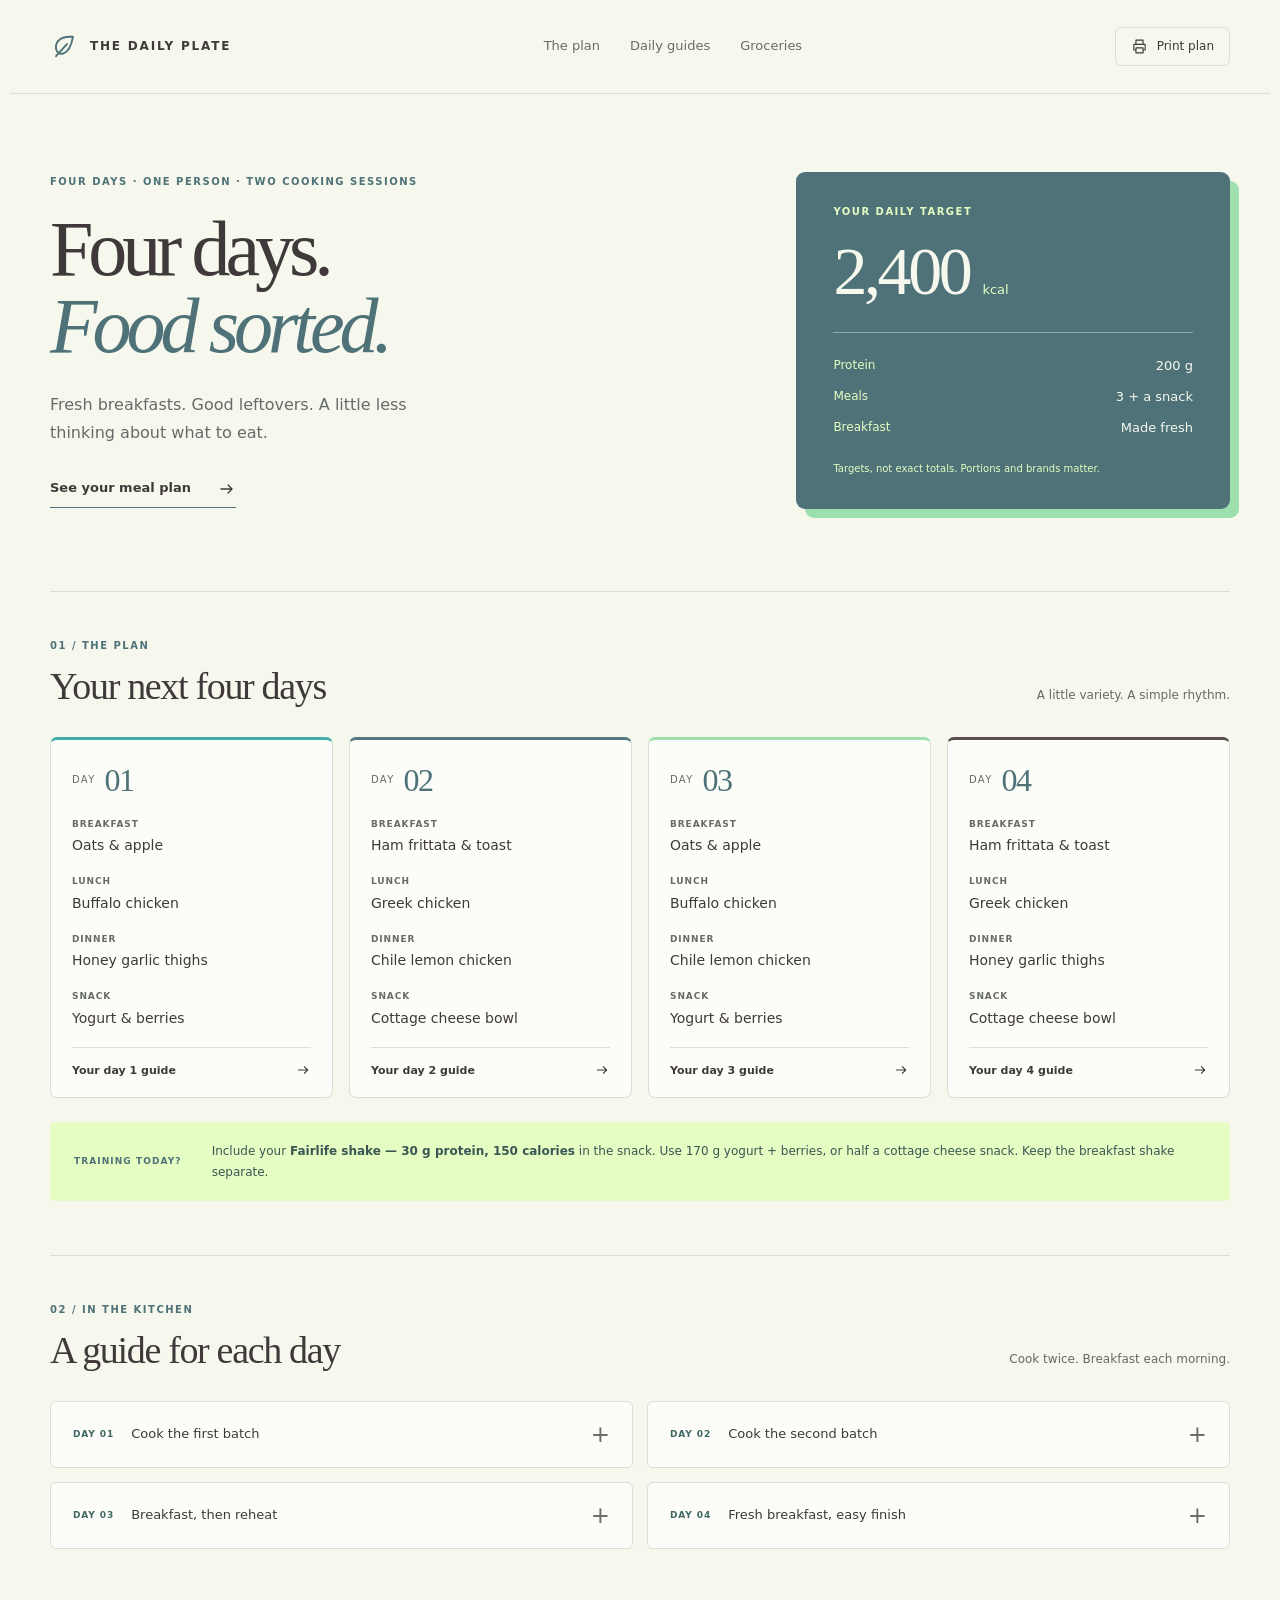
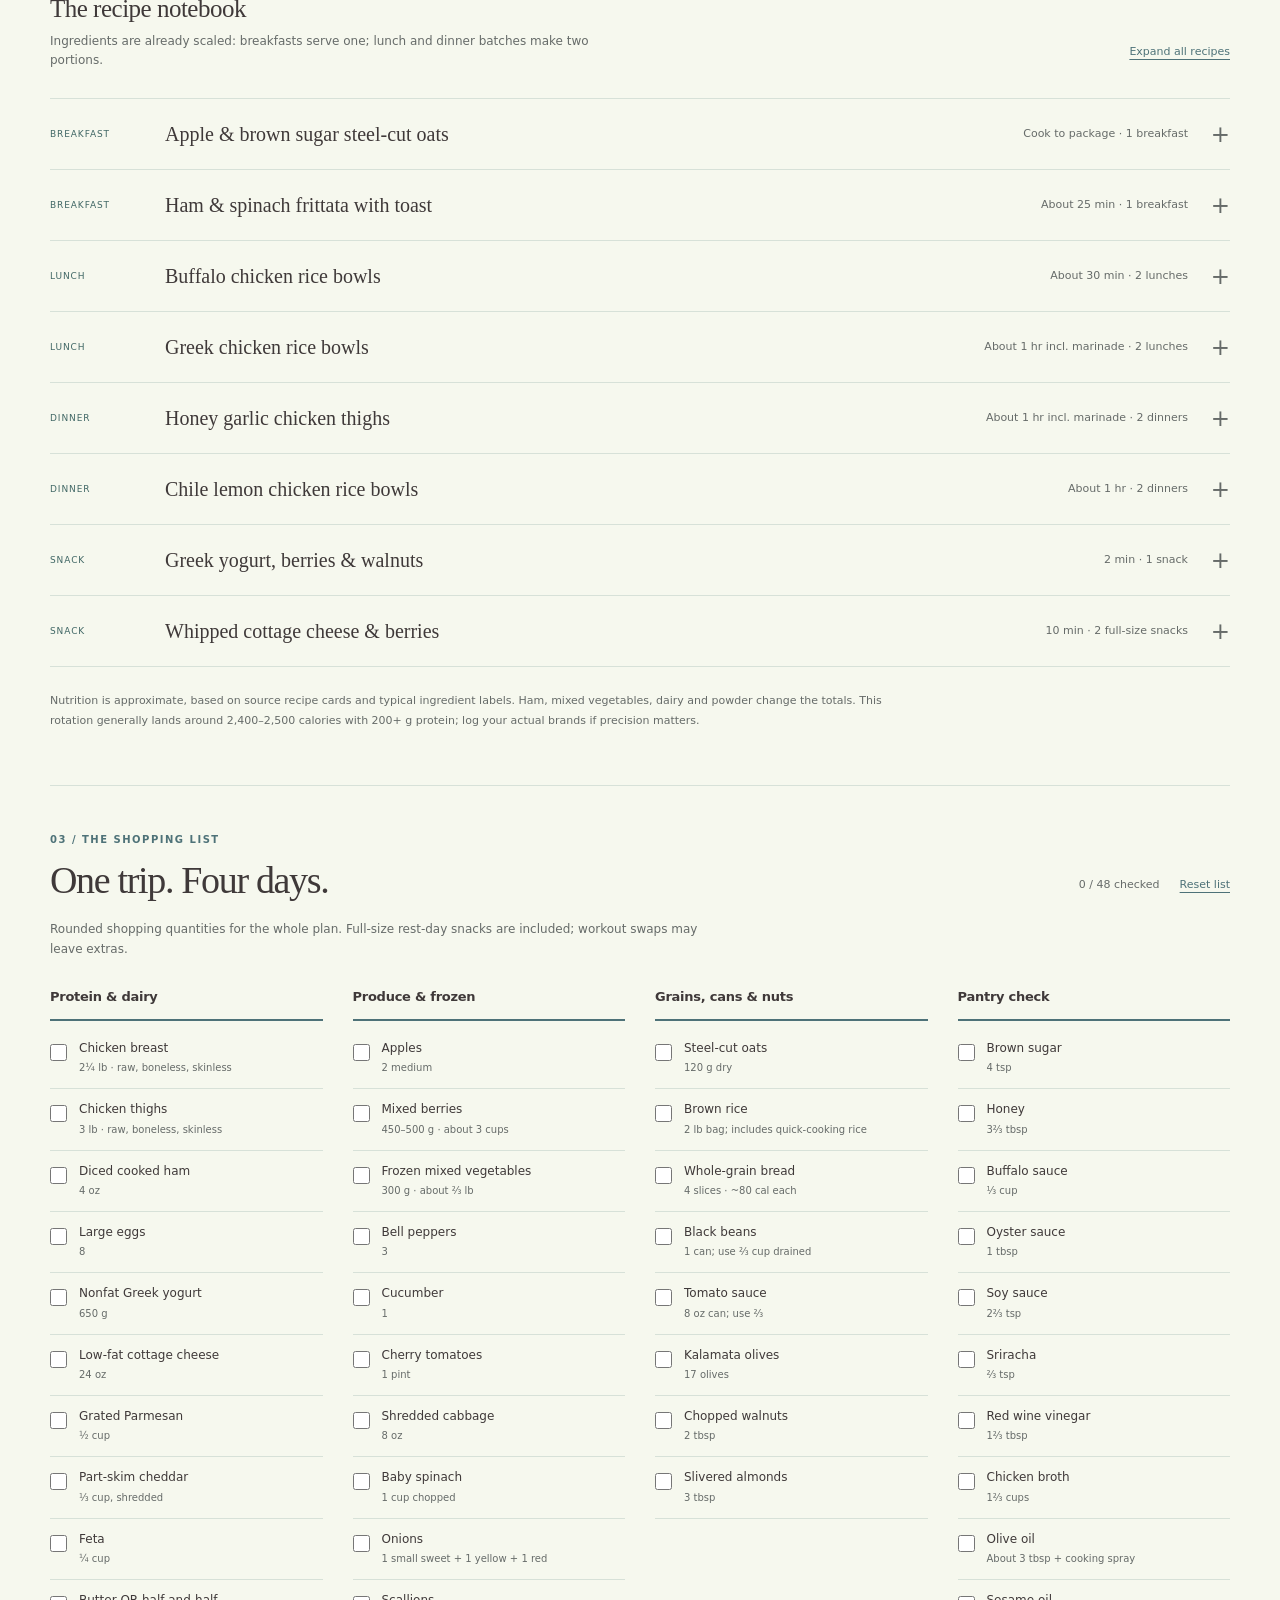
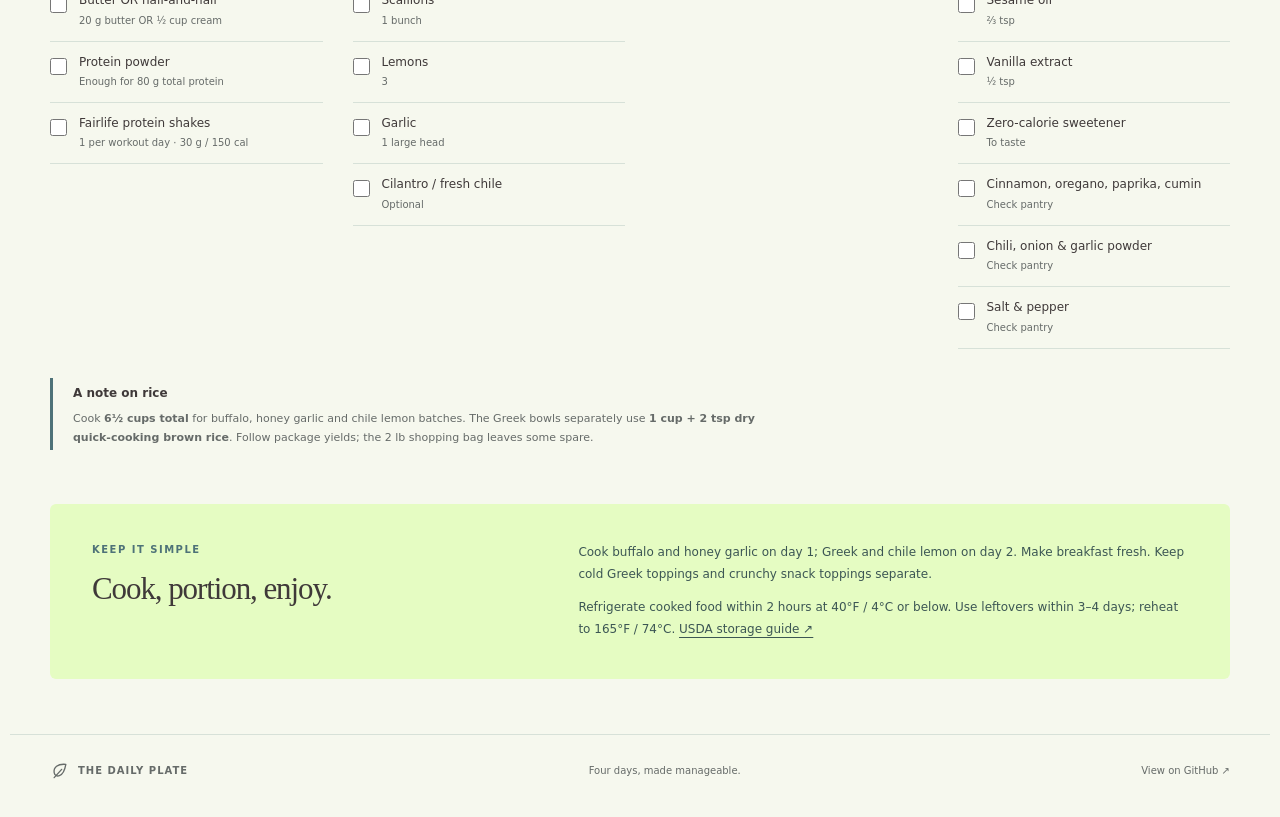
==== index.html @ 795ff8d2 "Build responsive four-day meal plan with recipes and grocery checklist" ====
<!doctype html>
<html lang="en"><head><meta charset="utf-8"><meta name="viewport" content="width=device-width, initial-scale=1"><meta name="theme-color" content="#f6f8ee"><meta name="description" content="A practical four-day meal plan with fresh breakfasts, two cooking sessions, recipes and a grocery checklist."><title>The Daily Plate — Four-day meal plan</title><link rel="icon" href="data:image/svg+xml,%3Csvg xmlns='http://www.w3.org/2000/svg' viewBox='0 0 40 40'%3E%3Crect width='40' height='40' rx='10' fill='%23547980'/%3E%3Cpath d='M29 10C15 9 9 17 11 24s17 10 18-14Z' fill='%23e5fcc2'/%3E%3C/svg%3E"><link rel="stylesheet" href="./styles.css"><script src="./app.js" defer></script></head>
<body><a class="skip" href="#main">Skip to meal plan</a><header class="site-header"><a class="brand" href="#"><svg aria-hidden="true" viewBox="0 0 24 24" fill="none" stroke="currentColor" stroke-width="1.6" stroke-linecap="round" stroke-linejoin="round"><path d="M19 4C9 3 4 8 5 14s11 7 14-10Z"/><path d="m5 20 9-10"/></svg><span>THE DAILY PLATE</span></a><nav aria-label="Main navigation"><a href="#plan">The plan</a><a href="#guides">Daily guides</a><a href="#groceries">Groceries</a></nav><button class="print-button" data-print type="button"><svg aria-hidden="true" viewBox="0 0 24 24" fill="none" stroke="currentColor" stroke-width="1.6" stroke-linecap="round" stroke-linejoin="round"><path d="M7 8V3h10v5M7 17H4V9h16v8h-3M7 14h10v7H7z"/></svg><span>Print plan</span></button></header>
<main id="main"><section class="hero"><div><p class="eyebrow">FOUR DAYS · ONE PERSON · TWO COOKING SESSIONS</p><h1>Four days.<br><em>Food sorted.</em></h1><p class="hero-copy">Fresh breakfasts. Good leftovers. A little less thinking about what to eat.</p><a class="primary-link" href="#plan">See your meal plan <svg aria-hidden="true" viewBox="0 0 24 24" fill="none" stroke="currentColor" stroke-width="1.6" stroke-linecap="round" stroke-linejoin="round"><path d="M5 12h14m-5-5 5 5-5 5"/></svg></a></div><aside class="target-card" aria-label="Daily nutrition targets"><span class="eyebrow">YOUR DAILY TARGET</span><div class="calorie-number">2,400<span>kcal</span></div><div class="target-divider"></div><dl><div><dt>Protein</dt><dd>200 g</dd></div><div><dt>Meals</dt><dd>3 + a snack</dd></div><div><dt>Breakfast</dt><dd>Made fresh</dd></div></dl><p>Targets, not exact totals. Portions and brands matter.</p></aside></section>
<section id="plan" class="section"><div class="section-heading"><div><p class="eyebrow">01 / THE PLAN</p><h2>Your next four days</h2></div><span class="section-aside">A little variety. A simple rhythm.</span></div><div class="day-grid"><article class="day-card"><div class="day-label">DAY <strong>01</strong></div><div class="meal-row"><span>Breakfast</span><a href="#oats">Oats &amp; apple</a></div><div class="meal-row"><span>Lunch</span><a href="#buffalo">Buffalo chicken</a></div><div class="meal-row"><span>Dinner</span><a href="#honey">Honey garlic thighs</a></div><div class="meal-row"><span>Snack</span><a href="#yogurt">Yogurt &amp; berries</a></div><a class="day-link" href="#guide-01">Your day 1 guide <svg aria-hidden="true" viewBox="0 0 24 24" fill="none" stroke="currentColor" stroke-width="1.6" stroke-linecap="round" stroke-linejoin="round"><path d="M5 12h14m-5-5 5 5-5 5"/></svg></a></article><article class="day-card"><div class="day-label">DAY <strong>02</strong></div><div class="meal-row"><span>Breakfast</span><a href="#ham">Ham frittata &amp; toast</a></div><div class="meal-row"><span>Lunch</span><a href="#greek">Greek chicken</a></div><div class="meal-row"><span>Dinner</span><a href="#chile">Chile lemon chicken</a></div><div class="meal-row"><span>Snack</span><a href="#cottage">Cottage cheese bowl</a></div><a class="day-link" href="#guide-02">Your day 2 guide <svg aria-hidden="true" viewBox="0 0 24 24" fill="none" stroke="currentColor" stroke-width="1.6" stroke-linecap="round" stroke-linejoin="round"><path d="M5 12h14m-5-5 5 5-5 5"/></svg></a></article><article class="day-card"><div class="day-label">DAY <strong>03</strong></div><div class="meal-row"><span>Breakfast</span><a href="#oats">Oats &amp; apple</a></div><div class="meal-row"><span>Lunch</span><a href="#buffalo">Buffalo chicken</a></div><div class="meal-row"><span>Dinner</span><a href="#chile">Chile lemon chicken</a></div><div class="meal-row"><span>Snack</span><a href="#yogurt">Yogurt &amp; berries</a></div><a class="day-link" href="#guide-03">Your day 3 guide <svg aria-hidden="true" viewBox="0 0 24 24" fill="none" stroke="currentColor" stroke-width="1.6" stroke-linecap="round" stroke-linejoin="round"><path d="M5 12h14m-5-5 5 5-5 5"/></svg></a></article><article class="day-card"><div class="day-label">DAY <strong>04</strong></div><div class="meal-row"><span>Breakfast</span><a href="#ham">Ham frittata &amp; toast</a></div><div class="meal-row"><span>Lunch</span><a href="#greek">Greek chicken</a></div><div class="meal-row"><span>Dinner</span><a href="#honey">Honey garlic thighs</a></div><div class="meal-row"><span>Snack</span><a href="#cottage">Cottage cheese bowl</a></div><a class="day-link" href="#guide-04">Your day 4 guide <svg aria-hidden="true" viewBox="0 0 24 24" fill="none" stroke="currentColor" stroke-width="1.6" stroke-linecap="round" stroke-linejoin="round"><path d="M5 12h14m-5-5 5 5-5 5"/></svg></a></article></div><div class="fairlife-callout"><span class="callout-label">TRAINING TODAY?</span><p>Include your <strong>Fairlife shake — 30 g protein, 150 calories</strong> in the snack. Use 170 g yogurt + berries, or half a cottage cheese snack. Keep the breakfast shake separate.</p></div></section>
<section id="guides" class="section"><div class="section-heading"><div><p class="eyebrow">02 / IN THE KITCHEN</p><h2>A guide for each day</h2></div><span class="section-aside">Cook twice. Breakfast each morning.</span></div><div class="guide-grid"><details class="daily-guide" id="guide-01"><summary><span class="guide-day">DAY 01</span><span>Cook the first batch</span><span class="plus" aria-hidden="true">+</span></summary><div class="guide-content"><p class="cook-note">Make 2 buffalo lunches and 2 honey garlic dinners. Eat one of each today; save the others for days 3 and 4.</p><ul><li><span>Breakfast</span><a href="#oats">Oats &amp; apple <svg aria-hidden="true" viewBox="0 0 24 24" fill="none" stroke="currentColor" stroke-width="1.6" stroke-linecap="round" stroke-linejoin="round"><path d="M5 12h14m-5-5 5 5-5 5"/></svg></a><small>Cook fresh this morning.</small></li><li><span>Lunch</span><a href="#buffalo">Buffalo chicken <svg aria-hidden="true" viewBox="0 0 24 24" fill="none" stroke="currentColor" stroke-width="1.6" stroke-linecap="round" stroke-linejoin="round"><path d="M5 12h14m-5-5 5 5-5 5"/></svg></a><small>Serve one prepared portion.</small></li><li><span>Dinner</span><a href="#honey">Honey garlic thighs <svg aria-hidden="true" viewBox="0 0 24 24" fill="none" stroke="currentColor" stroke-width="1.6" stroke-linecap="round" stroke-linejoin="round"><path d="M5 12h14m-5-5 5 5-5 5"/></svg></a><small>Serve one prepared portion.</small></li><li><span>Snack</span><a href="#yogurt">Yogurt &amp; berries <svg aria-hidden="true" viewBox="0 0 24 24" fill="none" stroke="currentColor" stroke-width="1.6" stroke-linecap="round" stroke-linejoin="round"><path d="M5 12h14m-5-5 5 5-5 5"/></svg></a><small>Use the Fairlife version if you train today.</small></li></ul></div></details><details class="daily-guide" id="guide-02"><summary><span class="guide-day">DAY 02</span><span>Cook the second batch</span><span class="plus" aria-hidden="true">+</span></summary><div class="guide-content"><p class="cook-note">Make 2 Greek lunches and 2 chile lemon dinners. Keep the Greek vegetables separate. Save the second dinner for day 3 and lunch for day 4.</p><ul><li><span>Breakfast</span><a href="#ham">Ham frittata &amp; toast <svg aria-hidden="true" viewBox="0 0 24 24" fill="none" stroke="currentColor" stroke-width="1.6" stroke-linecap="round" stroke-linejoin="round"><path d="M5 12h14m-5-5 5 5-5 5"/></svg></a><small>Cook fresh this morning.</small></li><li><span>Lunch</span><a href="#greek">Greek chicken <svg aria-hidden="true" viewBox="0 0 24 24" fill="none" stroke="currentColor" stroke-width="1.6" stroke-linecap="round" stroke-linejoin="round"><path d="M5 12h14m-5-5 5 5-5 5"/></svg></a><small>Serve one prepared portion.</small></li><li><span>Dinner</span><a href="#chile">Chile lemon chicken <svg aria-hidden="true" viewBox="0 0 24 24" fill="none" stroke="currentColor" stroke-width="1.6" stroke-linecap="round" stroke-linejoin="round"><path d="M5 12h14m-5-5 5 5-5 5"/></svg></a><small>Serve one prepared portion.</small></li><li><span>Snack</span><a href="#cottage">Cottage cheese bowl <svg aria-hidden="true" viewBox="0 0 24 24" fill="none" stroke="currentColor" stroke-width="1.6" stroke-linecap="round" stroke-linejoin="round"><path d="M5 12h14m-5-5 5 5-5 5"/></svg></a><small>Use the Fairlife version if you train today.</small></li></ul></div></details><details class="daily-guide" id="guide-03"><summary><span class="guide-day">DAY 03</span><span>Breakfast, then reheat</span><span class="plus" aria-hidden="true">+</span></summary><div class="guide-content"><p class="cook-note">Make fresh oats and a separate shake. Reheat your buffalo lunch and chile lemon dinner until hot throughout (165°F / 74°C).</p><ul><li><span>Breakfast</span><a href="#oats">Oats &amp; apple <svg aria-hidden="true" viewBox="0 0 24 24" fill="none" stroke="currentColor" stroke-width="1.6" stroke-linecap="round" stroke-linejoin="round"><path d="M5 12h14m-5-5 5 5-5 5"/></svg></a><small>Cook fresh this morning.</small></li><li><span>Lunch</span><a href="#buffalo">Buffalo chicken <svg aria-hidden="true" viewBox="0 0 24 24" fill="none" stroke="currentColor" stroke-width="1.6" stroke-linecap="round" stroke-linejoin="round"><path d="M5 12h14m-5-5 5 5-5 5"/></svg></a><small>Serve one prepared portion.</small></li><li><span>Dinner</span><a href="#chile">Chile lemon chicken <svg aria-hidden="true" viewBox="0 0 24 24" fill="none" stroke="currentColor" stroke-width="1.6" stroke-linecap="round" stroke-linejoin="round"><path d="M5 12h14m-5-5 5 5-5 5"/></svg></a><small>Serve one prepared portion.</small></li><li><span>Snack</span><a href="#yogurt">Yogurt &amp; berries <svg aria-hidden="true" viewBox="0 0 24 24" fill="none" stroke="currentColor" stroke-width="1.6" stroke-linecap="round" stroke-linejoin="round"><path d="M5 12h14m-5-5 5 5-5 5"/></svg></a><small>Use the Fairlife version if you train today.</small></li></ul></div></details><details class="daily-guide" id="guide-04"><summary><span class="guide-day">DAY 04</span><span>Fresh breakfast, easy finish</span><span class="plus" aria-hidden="true">+</span></summary><div class="guide-content"><p class="cook-note">Cook the ham frittata. Reheat Greek chicken and rice, then add cold toppings. Reheat the honey garlic dinner to 165°F / 74°C.</p><ul><li><span>Breakfast</span><a href="#ham">Ham frittata &amp; toast <svg aria-hidden="true" viewBox="0 0 24 24" fill="none" stroke="currentColor" stroke-width="1.6" stroke-linecap="round" stroke-linejoin="round"><path d="M5 12h14m-5-5 5 5-5 5"/></svg></a><small>Cook fresh this morning.</small></li><li><span>Lunch</span><a href="#greek">Greek chicken <svg aria-hidden="true" viewBox="0 0 24 24" fill="none" stroke="currentColor" stroke-width="1.6" stroke-linecap="round" stroke-linejoin="round"><path d="M5 12h14m-5-5 5 5-5 5"/></svg></a><small>Serve one prepared portion.</small></li><li><span>Dinner</span><a href="#honey">Honey garlic thighs <svg aria-hidden="true" viewBox="0 0 24 24" fill="none" stroke="currentColor" stroke-width="1.6" stroke-linecap="round" stroke-linejoin="round"><path d="M5 12h14m-5-5 5 5-5 5"/></svg></a><small>Serve one prepared portion.</small></li><li><span>Snack</span><a href="#cottage">Cottage cheese bowl <svg aria-hidden="true" viewBox="0 0 24 24" fill="none" stroke="currentColor" stroke-width="1.6" stroke-linecap="round" stroke-linejoin="round"><path d="M5 12h14m-5-5 5 5-5 5"/></svg></a><small>Use the Fairlife version if you train today.</small></li></ul></div></details></div><div class="section-heading recipe-heading"><div><h3>The recipe notebook</h3><p>Ingredients are already scaled: breakfasts serve one; lunch and dinner batches make two portions.</p></div><button type="button" class="text-button" data-expand>Expand all recipes</button></div><div class="recipe-list"><details class="recipe" id="oats"><summary><span class="recipe-kind">Breakfast</span><span class="recipe-title">Apple & brown sugar steel-cut oats</span><span class="recipe-meta">Cook to package · 1 breakfast</span><span class="plus" aria-hidden="true">+</span></summary><div class="recipe-body"><p>Warm oats, a chopped apple, and a little richness. Your protein shake stays on the side.</p><div class="nutrition"><span>~630 kcal <small>per meal</small></span><span>~48 g protein</span></div><div class="recipe-columns"><div><h4>What you need</h4><ul><li>60 g dry steel-cut oats + water per package</li><li>1 medium apple, chopped</li><li>2 tsp brown sugar</li><li>10 g butter OR ¼ cup half-and-half</li><li>Protein powder providing 40 g protein + water</li><li>Cinnamon, optional</li></ul></div><div><h4>How to make it</h4><ol><li>Simmer the oats in water for the time on your package, stirring occasionally.</li><li>Stir in the apple near the end for softer fruit, or add it fresh. Finish with brown sugar and butter or half-and-half.</li><li>Shake the powder with water separately. Use its label to measure 40 g of protein, not 40 g of powder.</li></ol></div></div><p class="recipe-note">Make fresh on days 1 and 3. Measure oats dry; use your powder and dairy labels for tracking.</p><span class="source">Your breakfast preference</span></div></details><details class="recipe" id="ham"><summary><span class="recipe-kind">Breakfast</span><span class="recipe-title">Ham & spinach frittata with toast</span><span class="recipe-meta">About 25 min · 1 breakfast</span><span class="plus" aria-hidden="true">+</span></summary><div class="recipe-body"><p>Eggs, diced ham, cottage cheese and Parmesan, with toast on the side.</p><div class="nutrition"><span>~650 kcal <small>per meal</small></span><span>~50 g protein</span></div><div class="recipe-columns"><div><h4>What you need</h4><ul><li>4 large eggs</li><li>2 oz / 57 g diced cooked ham</li><li>¼ cup low-fat cottage cheese</li><li>¼ cup grated Parmesan or Pecorino</li><li>½ cup chopped baby spinach</li><li>2 slices whole-grain bread (~160 calories total)</li><li>Cooking spray and black pepper</li></ul></div><div><h4>How to make it</h4><ol><li>Heat the oven to 350°F / 175°C. Coat a small oven-safe skillet with cooking spray; warm the ham.</li><li>Whisk eggs, cottage cheese, Parmesan and spinach. Pour into the skillet, cook briefly to set the base, then bake until fully set (about 16–18 minutes; 160°F / 71°C in the center).</li><li>Toast the bread and serve with the whole frittata. Ham and Parmesan add salt; season to taste.</li></ol></div></div><p class="recipe-note">Cook fresh on days 2 and 4. Ham replaces the Italian chicken sausage; its label determines the final calories.</p><a class="source" href="https://www.skinnytaste.com/cottage-cheese-egg-and-sausage-frittata/" target="_blank" rel="noopener noreferrer">Adapted from Skinnytaste ↗</a></div></details><details class="recipe" id="buffalo"><summary><span class="recipe-kind">Lunch</span><span class="recipe-title">Buffalo chicken rice bowls</span><span class="recipe-meta">About 30 min · 2 lunches</span><span class="plus" aria-hidden="true">+</span></summary><div class="recipe-body"><p>Chicken, black beans and brown rice with buffalo sauce and melted cheddar.</p><div class="nutrition"><span>~727 kcal <small>per meal</small></span><span>~66 g protein</span></div><div class="recipe-columns"><div><h4>What you need</h4><ul><li>1 lb / 454 g raw chicken breast, diced</li><li>2 cups cooked brown rice</li><li>⅔ cup drained black beans</li><li>⅓ cup diced red onion</li><li>⅓ cup buffalo sauce</li><li>⅓ cup shredded part-skim cheddar</li><li>⅔ tsp olive oil for cooking + 4 tsp for portions</li><li>⅓ tsp each paprika and cumin; scallions, salt and pepper</li></ul></div><div><h4>How to make it</h4><ol><li>Cook the onion in ⅔ tsp oil until softened. Stir in beans, paprika and cumin.</li><li>In a sprayed skillet, cook chicken to 165°F / 74°C. Toss with buffalo sauce.</li><li>Split rice, beans, chicken and cheddar between two containers. Mix 2 tsp extra olive oil into each rice/bean portion; finish with scallions.</li></ol></div></div><p class="recipe-note">Cook on day 1; eat on days 1 and 3. The extra olive oil is included in the calorie estimate.</p><a class="source" href="https://www.skinnytaste.com/buffalo-chicken-rice-bowls/" target="_blank" rel="noopener noreferrer">Adapted from Skinnytaste ↗</a></div></details><details class="recipe" id="greek"><summary><span class="recipe-kind">Lunch</span><span class="recipe-title">Greek chicken rice bowls</span><span class="recipe-meta">About 1 hr incl. marinade · 2 lunches</span><span class="plus" aria-hidden="true">+</span></summary><div class="recipe-body"><p>Lemon-oregano chicken with rice, crunchy vegetables, olives and feta.</p><div class="nutrition"><span>~697 kcal <small>per meal</small></span><span>~73 g protein</span></div><div class="recipe-columns"><div><h4>What you need</h4><ul><li>1¼ lb / 567 g raw chicken breast</li><li>1 cup + 2 tsp dry quick-cooking brown rice</li><li>1⅔ cups low-sodium chicken broth</li><li>1⅔ tbsp each lemon juice and red wine vinegar</li><li>2½ tsp olive oil for marinade + 3⅓ tsp for serving</li><li>2–3 garlic cloves; 1⅔ tsp dried oregano</li><li>About ⅚ pint cherry tomatoes; ⅚ cucumber; ⅚ bell pepper</li><li>17 Kalamata olives; 3 tbsp + 1 tsp feta; lemon wedges</li></ul></div><div><h4>How to make it</h4><ol><li>Flatten chicken to an even thickness. Marinate in lemon juice, vinegar, marinade oil, garlic and oregano for 30 minutes in the fridge.</li><li>Cook rice with broth according to its package. Grill or pan-cook chicken to 165°F / 74°C; rest and slice.</li><li>Split chicken and rice between two portions. Pack chopped vegetables, olives and feta separately. At serving, add the toppings, remaining oil and lemon.</li></ol></div></div><p class="recipe-note">Cook on day 2; eat on days 2 and 4. Reheat only chicken and rice; add the cold toppings afterward.</p><a class="source" href="https://www.skinnytaste.com/greek-chicken-meal-prep-rice-bowls/" target="_blank" rel="noopener noreferrer">Adapted from Skinnytaste ↗</a></div></details><details class="recipe" id="honey"><summary><span class="recipe-kind">Dinner</span><span class="recipe-title">Honey garlic chicken thighs</span><span class="recipe-meta">About 1 hr incl. marinade · 2 dinners</span><span class="plus" aria-hidden="true">+</span></summary><div class="recipe-body"><p>Glazed chicken thighs, rice and easy frozen mixed vegetables.</p><div class="nutrition"><span>~770 kcal <small>per meal</small></span><span>~72 g protein</span></div><div class="recipe-columns"><div><h4>What you need</h4><ul><li>1⅔ lb / 757 g raw boneless, skinless chicken thighs</li><li>2½ cups cooked brown rice</li><li>⅔ lb / 303 g frozen mixed vegetables</li><li>⅔ medium sweet onion, sliced</li><li>1 tbsp oyster sauce; 1⅔ tbsp honey</li><li>2⅔ tsp soy sauce</li><li>⅔ tsp each sesame oil and sriracha</li><li>1–2 garlic cloves, minced</li></ul></div><div><h4>How to make it</h4><ol><li>Mix sauces, honey, sesame oil and garlic. Coat chicken and refrigerate for 30 minutes.</li><li>Roast at 425°F / 220°C on a lined tray; add onion and finish under the broiler for color. Check chicken reaches 165°F / 74°C; watch the broiler closely.</li><li>Heat vegetables and rice. Divide all food equally into two dinner containers.</li></ol></div></div><p class="recipe-note">Cook on day 1; eat on days 1 and 4. Mixed vegetables replace broccoli, so actual nutrition varies slightly.</p><a class="source" href="https://mealprepmanual.com/honey-garlic-chicken/" target="_blank" rel="noopener noreferrer">Adapted from The Meal Prep Manual ↗</a></div></details><details class="recipe" id="chile"><summary><span class="recipe-kind">Dinner</span><span class="recipe-title">Chile lemon chicken rice bowls</span><span class="recipe-meta">About 1 hr · 2 dinners</span><span class="plus" aria-hidden="true">+</span></summary><div class="recipe-body"><p>Yogurt-seasoned thighs with peppers, cabbage, tomato and rice.</p><div class="nutrition"><span>~789 kcal <small>per meal</small></span><span>~73 g protein</span></div><div class="recipe-columns"><div><h4>What you need</h4><ul><li>1⅓ lb / 605 g raw boneless, skinless chicken thighs</li><li>2 cups cooked brown rice; 100 g nonfat Greek yogurt</li><li>2 tsp each chili powder, onion powder, garlic powder for chicken</li><li>2 tsp lemon juice for chicken + 2 tsp for vegetables</li><li>About 1⅓ bell peppers; ⅔ small yellow onion</li><li>8 oz shredded cabbage; 5⅓ oz tomato sauce</li><li>1 tbsp + 1 tsp olive oil; 2 tsp minced garlic</li><li>⅔ tsp each chili and onion powder for vegetables; salt</li><li>Optional cilantro and fresh chile</li></ul></div><div><h4>How to make it</h4><ol><li>Coat thighs with yogurt, chicken spices and lemon juice. Roast at 425°F / 220°C; broil briefly for browning. Check 165°F / 74°C before slicing.</li><li>Heat oil, garlic and vegetable spices in a skillet. Add diced peppers and onion; soften, then add cabbage and tomato sauce.</li><li>Stir in rice, sliced chicken and remaining lemon juice. Divide evenly into two containers.</li></ol></div></div><p class="recipe-note">Cook on day 2; eat on days 2 and 3. Bagged shredded cabbage keeps preparation simple.</p><a class="source" href="https://mealprepmanual.com/chile-lemon-rice-bowls/" target="_blank" rel="noopener noreferrer">Adapted from The Meal Prep Manual ↗</a></div></details><details class="recipe" id="yogurt"><summary><span class="recipe-kind">Snack</span><span class="recipe-title">Greek yogurt, berries & walnuts</span><span class="recipe-meta">2 min · 1 snack</span><span class="plus" aria-hidden="true">+</span></summary><div class="recipe-body"><p>A quick yogurt bowl with fruit, honey and a little crunch.</p><div class="nutrition"><span>~310 kcal <small>per meal</small></span><span>~30 g protein</span></div><div class="recipe-columns"><div><h4>What you need</h4><ul><li>270 g nonfat Greek yogurt</li><li>½ cup berries</li><li>1 tbsp chopped walnuts</li><li>1 tbsp honey</li></ul></div><div><h4>How to make it</h4><ol><li>Spoon yogurt into a bowl. Add berries, honey and walnuts just before eating.</li></ol></div></div><p class="recipe-note">Workout version: 170 g yogurt + ½ cup berries + one Fairlife shake (30 g protein / 150 calories). Skip honey and walnuts. About 290–310 calories total.</p><a class="source" href="https://www.skinnytaste.com/greek-yogurt-with-berries-nuts-and/" target="_blank" rel="noopener noreferrer">Adapted from Skinnytaste ↗</a></div></details><details class="recipe" id="cottage"><summary><span class="recipe-kind">Snack</span><span class="recipe-title">Whipped cottage cheese & berries</span><span class="recipe-meta">10 min · 2 full-size snacks</span><span class="plus" aria-hidden="true">+</span></summary><div class="recipe-body"><p>Smooth cottage cheese topped with berries and slivered almonds.</p><div class="nutrition"><span>~330 kcal <small>per meal</small></span><span>~33 g protein</span></div><div class="recipe-columns"><div><h4>What you need</h4><ul><li>16 oz / 454 g low-fat cottage cheese</li><li>½ tsp vanilla extract; zero-calorie sweetener to taste</li><li>1 cup strawberries + 1 cup other berries</li><li>3 tbsp slivered almonds</li></ul></div><div><h4>How to make it</h4><ol><li>Blend cottage cheese, vanilla and sweetener until smooth.</li><li>Divide into two bowls; top each with half the berries and almonds.</li></ol></div></div><p class="recipe-note">Workout version: half of one full-size snack + one Fairlife shake (30 g protein / 150 calories), about 315 calories. The grocery list covers full-size snacks.</p><a class="source" href="https://www.skinnytaste.com/high-protein-whipped-cottage-cheese-bowls/" target="_blank" rel="noopener noreferrer">Adapted from Skinnytaste ↗</a></div></details></div><p class="small-note">Nutrition is approximate, based on source recipe cards and typical ingredient labels. Ham, mixed vegetables, dairy and powder change the totals. This rotation generally lands around 2,400–2,500 calories with 200+ g protein; log your actual brands if precision matters.</p></section>
<section id="groceries" class="section"><div class="section-heading"><div><p class="eyebrow">03 / THE SHOPPING LIST</p><h2>One trip. Four days.</h2></div><div class="list-controls"><span id="list-progress" aria-live="polite">Ready to shop</span><button type="button" class="text-button" data-reset>Reset list</button></div></div><p class="section-intro">Rounded shopping quantities for the whole plan. Full-size rest-day snacks are included; workout swaps may leave extras.</p><div class="shop-grid"><section class="shop-group"><h3>Protein & dairy</h3><ul><li><label for="item-0-0"><input id="item-0-0" type="checkbox"><span><strong>Chicken breast</strong><small>2¼ lb · raw, boneless, skinless</small></span></label></li><li><label for="item-0-1"><input id="item-0-1" type="checkbox"><span><strong>Chicken thighs</strong><small>3 lb · raw, boneless, skinless</small></span></label></li><li><label for="item-0-2"><input id="item-0-2" type="checkbox"><span><strong>Diced cooked ham</strong><small>4 oz</small></span></label></li><li><label for="item-0-3"><input id="item-0-3" type="checkbox"><span><strong>Large eggs</strong><small>8</small></span></label></li><li><label for="item-0-4"><input id="item-0-4" type="checkbox"><span><strong>Nonfat Greek yogurt</strong><small>650 g</small></span></label></li><li><label for="item-0-5"><input id="item-0-5" type="checkbox"><span><strong>Low-fat cottage cheese</strong><small>24 oz</small></span></label></li><li><label for="item-0-6"><input id="item-0-6" type="checkbox"><span><strong>Grated Parmesan</strong><small>½ cup</small></span></label></li><li><label for="item-0-7"><input id="item-0-7" type="checkbox"><span><strong>Part-skim cheddar</strong><small>⅓ cup, shredded</small></span></label></li><li><label for="item-0-8"><input id="item-0-8" type="checkbox"><span><strong>Feta</strong><small>¼ cup</small></span></label></li><li><label for="item-0-9"><input id="item-0-9" type="checkbox"><span><strong>Butter OR half-and-half</strong><small>20 g butter OR ½ cup cream</small></span></label></li><li><label for="item-0-10"><input id="item-0-10" type="checkbox"><span><strong>Protein powder</strong><small>Enough for 80 g total protein</small></span></label></li><li><label for="item-0-11"><input id="item-0-11" type="checkbox"><span><strong>Fairlife protein shakes</strong><small>1 per workout day · 30 g / 150 cal</small></span></label></li></ul></section><section class="shop-group"><h3>Produce & frozen</h3><ul><li><label for="item-1-0"><input id="item-1-0" type="checkbox"><span><strong>Apples</strong><small>2 medium</small></span></label></li><li><label for="item-1-1"><input id="item-1-1" type="checkbox"><span><strong>Mixed berries</strong><small>450–500 g · about 3 cups</small></span></label></li><li><label for="item-1-2"><input id="item-1-2" type="checkbox"><span><strong>Frozen mixed vegetables</strong><small>300 g · about ⅔ lb</small></span></label></li><li><label for="item-1-3"><input id="item-1-3" type="checkbox"><span><strong>Bell peppers</strong><small>3</small></span></label></li><li><label for="item-1-4"><input id="item-1-4" type="checkbox"><span><strong>Cucumber</strong><small>1</small></span></label></li><li><label for="item-1-5"><input id="item-1-5" type="checkbox"><span><strong>Cherry tomatoes</strong><small>1 pint</small></span></label></li><li><label for="item-1-6"><input id="item-1-6" type="checkbox"><span><strong>Shredded cabbage</strong><small>8 oz</small></span></label></li><li><label for="item-1-7"><input id="item-1-7" type="checkbox"><span><strong>Baby spinach</strong><small>1 cup chopped</small></span></label></li><li><label for="item-1-8"><input id="item-1-8" type="checkbox"><span><strong>Onions</strong><small>1 small sweet + 1 yellow + 1 red</small></span></label></li><li><label for="item-1-9"><input id="item-1-9" type="checkbox"><span><strong>Scallions</strong><small>1 bunch</small></span></label></li><li><label for="item-1-10"><input id="item-1-10" type="checkbox"><span><strong>Lemons</strong><small>3</small></span></label></li><li><label for="item-1-11"><input id="item-1-11" type="checkbox"><span><strong>Garlic</strong><small>1 large head</small></span></label></li><li><label for="item-1-12"><input id="item-1-12" type="checkbox"><span><strong>Cilantro / fresh chile</strong><small>Optional</small></span></label></li></ul></section><section class="shop-group"><h3>Grains, cans & nuts</h3><ul><li><label for="item-2-0"><input id="item-2-0" type="checkbox"><span><strong>Steel-cut oats</strong><small>120 g dry</small></span></label></li><li><label for="item-2-1"><input id="item-2-1" type="checkbox"><span><strong>Brown rice</strong><small>2 lb bag; includes quick-cooking rice</small></span></label></li><li><label for="item-2-2"><input id="item-2-2" type="checkbox"><span><strong>Whole-grain bread</strong><small>4 slices · ~80 cal each</small></span></label></li><li><label for="item-2-3"><input id="item-2-3" type="checkbox"><span><strong>Black beans</strong><small>1 can; use ⅔ cup drained</small></span></label></li><li><label for="item-2-4"><input id="item-2-4" type="checkbox"><span><strong>Tomato sauce</strong><small>8 oz can; use ⅔</small></span></label></li><li><label for="item-2-5"><input id="item-2-5" type="checkbox"><span><strong>Kalamata olives</strong><small>17 olives</small></span></label></li><li><label for="item-2-6"><input id="item-2-6" type="checkbox"><span><strong>Chopped walnuts</strong><small>2 tbsp</small></span></label></li><li><label for="item-2-7"><input id="item-2-7" type="checkbox"><span><strong>Slivered almonds</strong><small>3 tbsp</small></span></label></li></ul></section><section class="shop-group"><h3>Pantry check</h3><ul><li><label for="item-3-0"><input id="item-3-0" type="checkbox"><span><strong>Brown sugar</strong><small>4 tsp</small></span></label></li><li><label for="item-3-1"><input id="item-3-1" type="checkbox"><span><strong>Honey</strong><small>3⅔ tbsp</small></span></label></li><li><label for="item-3-2"><input id="item-3-2" type="checkbox"><span><strong>Buffalo sauce</strong><small>⅓ cup</small></span></label></li><li><label for="item-3-3"><input id="item-3-3" type="checkbox"><span><strong>Oyster sauce</strong><small>1 tbsp</small></span></label></li><li><label for="item-3-4"><input id="item-3-4" type="checkbox"><span><strong>Soy sauce</strong><small>2⅔ tsp</small></span></label></li><li><label for="item-3-5"><input id="item-3-5" type="checkbox"><span><strong>Sriracha</strong><small>⅔ tsp</small></span></label></li><li><label for="item-3-6"><input id="item-3-6" type="checkbox"><span><strong>Red wine vinegar</strong><small>1⅔ tbsp</small></span></label></li><li><label for="item-3-7"><input id="item-3-7" type="checkbox"><span><strong>Chicken broth</strong><small>1⅔ cups</small></span></label></li><li><label for="item-3-8"><input id="item-3-8" type="checkbox"><span><strong>Olive oil</strong><small>About 3 tbsp + cooking spray</small></span></label></li><li><label for="item-3-9"><input id="item-3-9" type="checkbox"><span><strong>Sesame oil</strong><small>⅔ tsp</small></span></label></li><li><label for="item-3-10"><input id="item-3-10" type="checkbox"><span><strong>Vanilla extract</strong><small>½ tsp</small></span></label></li><li><label for="item-3-11"><input id="item-3-11" type="checkbox"><span><strong>Zero-calorie sweetener</strong><small>To taste</small></span></label></li><li><label for="item-3-12"><input id="item-3-12" type="checkbox"><span><strong>Cinnamon, oregano, paprika, cumin</strong><small>Check pantry</small></span></label></li><li><label for="item-3-13"><input id="item-3-13" type="checkbox"><span><strong>Chili, onion &amp; garlic powder</strong><small>Check pantry</small></span></label></li><li><label for="item-3-14"><input id="item-3-14" type="checkbox"><span><strong>Salt &amp; pepper</strong><small>Check pantry</small></span></label></li></ul></section></div><aside class="rice-note"><strong>A note on rice</strong><p>Cook <strong>6½ cups total</strong> for buffalo, honey garlic and chile lemon batches. The Greek bowls separately use <strong>1 cup + 2 tsp dry quick-cooking brown rice</strong>. Follow package yields; the 2 lb shopping bag leaves some spare.</p></aside></section>
<section class="storage"><div><p class="eyebrow">KEEP IT SIMPLE</p><h2>Cook, portion, enjoy.</h2></div><div><p>Cook buffalo and honey garlic on day 1; Greek and chile lemon on day 2. Make breakfast fresh. Keep cold Greek toppings and crunchy snack toppings separate.</p><p>Refrigerate cooked food within 2 hours at 40°F / 4°C or below. Use leftovers within 3–4 days; reheat to 165°F / 74°C. <a href="https://www.fsis.usda.gov/food-safety/safe-food-handling-and-preparation/leftovers-and-food-safety" target="_blank" rel="noopener noreferrer">USDA storage guide ↗</a></p></div></section></main>
<footer><span><svg aria-hidden="true" viewBox="0 0 24 24" fill="none" stroke="currentColor" stroke-width="1.6" stroke-linecap="round" stroke-linejoin="round"><path d="M19 4C9 3 4 8 5 14s11 7 14-10Z"/><path d="m5 20 9-10"/></svg> THE DAILY PLATE</span><p>Four days, made manageable.</p><a href="https://github.com/badstreff/static-meal-plan">View on GitHub ↗</a></footer>
</body></html>
---- styles.css ----
:root{--paper:#f6f8ee;--white:#fcfdf8;--ink:#3f3939;--olive:#4e7278;--muted:#666b69;--line:#d7e1d8;--pale:#e5fcc2;--rust:#406765;--serif:Georgia,'Times New Roman',serif;--sans:ui-sans-serif,system-ui,-apple-system,BlinkMacSystemFont,'Segoe UI',sans-serif}
*{box-sizing:border-box}html{scroll-behavior:smooth;scroll-padding-top:110px}body{margin:0;background:var(--paper);color:var(--ink);font:15px/1.6 var(--sans);-webkit-font-smoothing:antialiased}a{color:inherit;text-underline-offset:4px}button,input{font:inherit}button{cursor:pointer}svg{width:22px;height:22px;flex-shrink:0}button,a,input,summary{-webkit-tap-highlight-color:transparent}a:focus-visible,button:focus-visible,summary:focus-visible{outline:3px solid var(--rust);outline-offset:5px;border-radius:3px}input:focus-visible{outline:3px solid var(--rust);outline-offset:3px}.skip{position:fixed;left:18px;top:-70px;padding:12px 20px;background:var(--olive);color:white;z-index:50}.skip:focus{top:12px}.site-header{max-width:1260px;margin:auto;display:flex;align-items:center;justify-content:space-between;gap:24px;padding:27px 40px;border-bottom:1px solid var(--line)}.brand{display:flex;align-items:center;gap:11px;text-decoration:none;font-size:12px;font-weight:700;letter-spacing:.15em;white-space:nowrap}.brand svg{width:29px;height:29px;color:var(--olive)}nav{display:flex;gap:30px}nav a{font-size:13px;text-decoration:none;color:var(--muted)}nav a:hover{color:var(--ink)}.print-button{display:flex;gap:9px;align-items:center;background:none;border:1px solid var(--line);border-radius:6px;padding:9px 15px;font-size:12px;color:var(--ink)}.print-button:hover{background:var(--pale)}.print-button svg{width:17px;height:17px}main{max-width:1180px;padding:0 0;margin:0 auto}.hero{display:grid;grid-template-columns:1.5fr 1fr;align-items:center;gap:96px;padding:78px 0 82px}.eyebrow{font-size:10px;font-weight:700;letter-spacing:.15em;line-height:1.6;color:var(--olive);margin:0 0 20px}h1{font:normal 78px/.99 var(--serif);letter-spacing:-.065em;margin:0 0 26px}h1 em{color:var(--olive);font-weight:normal}h2{font:normal 38px/1.15 var(--serif);letter-spacing:-.035em;margin:0}h3{margin:0;font:normal 25px/1.2 var(--serif);letter-spacing:-.02em}h4{margin:0 0 12px;font-size:11px;text-transform:uppercase;letter-spacing:.12em;color:var(--olive)}.hero-copy{font-size:16px;max-width:370px;margin:0 0 27px;color:var(--muted);line-height:1.8}.primary-link{display:inline-flex;align-items:center;gap:26px;text-decoration:none;border-bottom:1px solid var(--olive);padding-bottom:7px;font-size:13px;font-weight:600}.primary-link svg{width:19px}.target-card{border-radius:9px;background:var(--olive);color:var(--paper);padding:32px 37px;position:relative;box-shadow:9px 9px 0 #9de0ad}.target-card .eyebrow{color:#e5fcc2;display:block;margin-bottom:14px}.calorie-number{font:normal 68px/1.1 var(--serif);letter-spacing:-.05em}.calorie-number span{font:13px var(--sans);letter-spacing:0;margin-left:13px;color:#e5fcc2}.target-divider{height:1px;background:#83afaa;margin:23px 0}.target-card dl{display:grid;gap:10px;margin:0}.target-card dl div{display:flex;justify-content:space-between;gap:20px}.target-card dt{font-size:12px;color:#e5fcc2}.target-card dd{font-size:13px;margin:0}.target-card>p{margin:23px 0 0;font-size:10px;color:#e5fcc2}.section{padding:46px 0 54px;border-top:1px solid var(--line);scroll-margin-top:0}.section-heading{display:flex;align-items:flex-end;justify-content:space-between;gap:24px;margin:0 0 28px}.section-heading .eyebrow{margin-bottom:11px}.section-aside{font-size:12px;color:var(--muted);padding-bottom:4px}.day-grid{display:grid;grid-template-columns:repeat(4,minmax(0,1fr));gap:16px}.day-card{background:var(--white);border:1px solid var(--line);border-radius:7px;padding:24px 21px 18px}.day-label{display:flex;align-items:center;gap:9px;color:var(--muted);font-size:10px;letter-spacing:.13em;margin-bottom:21px}.day-label strong{font:normal 32px/1 var(--serif);letter-spacing:-.05em;color:var(--olive)}.meal-row{margin:0 0 17px}.meal-row>span{font-size:9px;font-weight:700;letter-spacing:.1em;text-transform:uppercase;display:block;color:var(--muted);margin-bottom:2px}.meal-row a{font-size:14px;text-decoration:none;line-height:1.35;display:inline-block}.meal-row a:hover{text-decoration:underline}.day-link{border-top:1px solid var(--line);padding-top:14px;display:flex;align-items:center;justify-content:space-between;font-size:11px;font-weight:600;text-decoration:none;margin-top:8px}.day-link svg{width:16px;height:16px}.fairlife-callout{display:flex;align-items:center;gap:30px;background:var(--pale);padding:19px 24px;border-radius:5px;margin-top:24px}.callout-label{font-size:9px;letter-spacing:.12em;font-weight:700;white-space:nowrap;color:var(--olive)}.fairlife-callout p{margin:0;font-size:12px;line-height:1.7;color:#3c5654}.guide-grid{display:grid;grid-template-columns:1fr 1fr;gap:14px}.daily-guide{border:1px solid var(--line);border-radius:6px;background:var(--white);align-self:start}.daily-guide summary{display:flex;align-items:center;gap:17px;padding:19px 22px;cursor:pointer;list-style:none;font-size:13px;font-weight:500;min-height:65px}.guide-day{color:var(--rust);font-size:9px;font-weight:700;letter-spacing:.1em;white-space:nowrap}.plus{font-size:23px;font-weight:300;color:var(--muted);margin-left:auto;line-height:1;flex-shrink:0}.daily-guide[open] .plus,.recipe[open] .plus{transform:rotate(45deg)}summary::-webkit-details-marker{display:none}.guide-content{padding:0 22px 24px}.cook-note{margin:0 0 18px;padding:15px 16px;background:var(--pale);border-radius:3px;font-size:12px}.guide-content ul{list-style:none;padding:0;margin:0}.guide-content li{padding:12px 0;border-top:1px solid var(--line)}.guide-content li>span{display:block;text-transform:uppercase;letter-spacing:.1em;font-size:9px;color:var(--muted)}.guide-content li a{display:flex;align-items:center;justify-content:space-between;text-decoration:none;font-size:13px;font-weight:500}.guide-content li a svg{width:16px}.guide-content small{display:block;color:var(--muted);font-size:11px;margin-top:2px}.recipe-heading{margin-top:45px}.recipe-heading p{font-size:12px;color:var(--muted);margin:8px 0 0;max-width:590px}.text-button{border:none;padding:7px 0;background:none;color:var(--olive);text-decoration:underline;text-underline-offset:4px;font-size:11px;white-space:nowrap;min-height:36px}.recipe-list{border-top:1px solid var(--line)}.recipe{border-bottom:1px solid var(--line);scroll-margin-top:28px}.recipe summary{display:grid;grid-template-columns:95px 1fr 230px 22px;gap:20px;align-items:center;cursor:pointer;list-style:none;padding:19px 0;min-height:70px}.recipe-kind{font-size:9px;text-transform:uppercase;letter-spacing:.1em;color:var(--rust)}.recipe-title{font:normal 20px/1.3 var(--serif)}.recipe-meta{font-size:11px;color:var(--muted);text-align:right}.recipe-body{padding:0 0 26px 115px}.recipe-body>p:first-child{margin:0 0 16px;color:var(--muted);font-size:13px}.nutrition{display:flex;align-items:center;gap:18px;margin-bottom:24px;font-size:12px;color:var(--olive)}.nutrition span{background:var(--pale);border-radius:4px;padding:5px 10px}.nutrition small{font-size:10px;color:var(--muted);margin-left:5px}.recipe-columns{display:grid;grid-template-columns:1fr 1.2fr;gap:46px}.recipe-columns ul,.recipe-columns ol{padding-left:19px;margin:0;font-size:12px;line-height:1.75}.recipe-columns li{padding:0 0 7px}.recipe-columns li::marker{color:var(--olive)}.recipe-note{font-size:11px;background:var(--pale);padding:12px 16px;border-radius:4px;margin:20px 0 14px;line-height:1.7}.source{font-size:10px;color:var(--muted)}.small-note{color:var(--muted);font-size:11px;line-height:1.8;max-width:860px;margin:24px 0 0}.section-intro{font-size:12px;color:var(--muted);max-width:650px;margin:-10px 0 30px}.list-controls{display:flex;align-items:center;gap:20px}.list-controls span{font-size:11px;color:var(--muted)}.shop-grid{display:grid;grid-template-columns:repeat(4,minmax(0,1fr));gap:30px}.shop-group h3{font:600 13px var(--sans);padding-bottom:15px;border-bottom:2px solid var(--olive);margin-bottom:7px}.shop-group ul{list-style:none;margin:0;padding:0}.shop-group li{border-bottom:1px solid var(--line)}.shop-group label{display:flex;gap:12px;cursor:pointer;padding:12px 0;min-height:59px;align-items:flex-start}.shop-group input{accent-color:var(--olive);width:17px;height:17px;margin:4px 0 0;flex-shrink:0}.shop-group strong{font-weight:500;font-size:12px;display:block;line-height:1.45}.shop-group small{font-size:10px;display:block;line-height:1.6;color:var(--muted);margin-top:3px}.shop-group input:checked+span{opacity:.5}.shop-group input:checked+span strong{text-decoration:line-through}.rice-note{border-left:3px solid var(--olive);padding:2px 20px;margin:29px 0 0;max-width:740px}.rice-note>strong{font-size:12px;font-weight:600}.rice-note p{font-size:11px;color:var(--muted);margin:5px 0 0;line-height:1.8}.storage{display:grid;grid-template-columns:1fr 1.5fr;gap:80px;background:var(--pale);padding:38px 42px;margin-bottom:55px;border-radius:6px}.storage .eyebrow{margin-bottom:13px}.storage h2{font-size:31px}.storage p:not(.eyebrow){font-size:12px;color:#3c5654;margin:0 0 12px;line-height:1.8}.storage p:last-child{margin:0}footer{max-width:1260px;padding:25px 40px 35px;margin:auto;border-top:1px solid var(--line);display:flex;justify-content:space-between;align-items:center;color:var(--muted);font-size:10px;gap:20px}footer>span{display:flex;gap:8px;align-items:center;font-weight:600;letter-spacing:.1em}footer svg{width:20px}footer p{margin:0}footer a{text-decoration:none}
@media(min-width:1600px){.hero{padding-top:100px;padding-bottom:100px}}
@media(max-width:1270px){main{padding:0 40px}.hero{gap:65px}.site-header{margin:0 0}.day-card{padding:21px 16px}.shop-grid{gap:22px}.recipe summary{grid-template-columns:85px 1fr 220px 22px}.recipe-body{padding-left:105px}}
@media(max-width:950px){.hero{gap:40px}h1{font-size:66px}.target-card{padding:26px}.day-grid{grid-template-columns:1fr 1fr}.shop-grid{grid-template-columns:1fr 1fr;gap:30px 45px}.section-aside{display:none}.recipe summary{grid-template-columns:75px 1fr 22px;gap:15px}.recipe-meta{grid-column:2;grid-row:2;text-align:left;margin-top:-10px}.recipe summary .plus{grid-column:3;grid-row:1 / span 2}.recipe-body{padding-left:90px}.storage{gap:35px}nav{gap:20px}.brand{font-size:10px}.site-header{padding-left:30px;padding-right:30px}}
@media(max-width:640px){html{scroll-padding-top:22px}.site-header{padding:18px 22px;flex-wrap:wrap;gap:15px}.brand{font-size:10px;letter-spacing:.12em}.brand svg{width:24px;height:24px}.print-button{padding:8px 10px;font-size:10px}.print-button svg{width:15px;height:15px}nav{order:3;width:100%;border-top:1px solid var(--line);padding-top:13px;justify-content:space-between;gap:10px}nav a{font-size:12px;min-height:28px}main{padding:0 22px}.hero{grid-template-columns:1fr;gap:30px;padding:37px 0 43px}.eyebrow{font-size:8px;letter-spacing:.13em;margin-bottom:17px}h1{font-size:64px;line-height:1;margin-bottom:18px}.hero-copy{font-size:14px;max-width:300px;margin-bottom:20px}.primary-link{font-size:12px}.target-card{padding:23px 25px;box-shadow:5px 5px 0 #9de0ad}.target-card .eyebrow{font-size:9px;margin-bottom:8px}.calorie-number{font-size:53px}.target-divider{margin:17px 0}.target-card dl{grid-template-columns:1fr 1fr 1fr;gap:10px}.target-card dl div{display:block}.target-card dd{font-size:11px;margin-top:3px}.target-card dt{font-size:10px}.target-card>p{margin-top:17px;font-size:9px}.section{padding:33px 0 38px}.section-heading{margin-bottom:23px;gap:15px}.section-heading .eyebrow{margin-bottom:8px}h2{font-size:31px}.day-grid{gap:12px}.day-card{padding:18px 14px 14px}.day-label{font-size:8px;margin-bottom:16px}.day-label strong{font-size:29px}.meal-row{margin-bottom:14px}.meal-row>span{font-size:8px}.meal-row a{font-size:12px}.day-link{font-size:10px;gap:5px}.day-link svg{width:13px}.fairlife-callout{display:block;margin-top:18px;padding:17px 18px}.fairlife-callout p{font-size:11px;margin-top:7px}.callout-label{font-size:8px}.guide-grid{grid-template-columns:1fr;gap:10px}.daily-guide summary{padding:16px 17px;gap:14px;font-size:12px;min-height:61px}.guide-day{font-size:8px}.guide-content{padding:0 17px 17px}.recipe-heading{margin-top:32px;display:block}.recipe-heading h3{font-size:23px}.recipe-heading p{font-size:11px}.recipe-heading .text-button{margin-top:8px}.recipe summary{grid-template-columns:1fr 22px;gap:5px 13px;padding:17px 0}.recipe-kind{grid-column:1;font-size:8px}.recipe-title{grid-column:1;font-size:20px}.recipe-meta{grid-column:1;grid-row:3;font-size:10px;margin-top:0}.recipe summary .plus{grid-column:2;grid-row:1 / span 3}.recipe-body{padding:0 0 22px}.recipe-body>p:first-child{font-size:12px}.recipe-columns{grid-template-columns:1fr;gap:21px}.recipe-columns li{font-size:12px;line-height:1.8}.recipe-note{font-size:11px}.nutrition{gap:9px;font-size:11px;margin-bottom:20px}.nutrition span{padding:5px 9px}.small-note{font-size:10px}.shop-grid{grid-template-columns:1fr 1fr;gap:28px 18px}.shop-group h3{font-size:11px}.shop-group label{gap:8px;padding:11px 0}.shop-group strong{font-size:11px}.shop-group small{font-size:9px}.shop-group input{width:16px;height:16px}.list-controls{display:block;flex-shrink:0;text-align:right}.list-controls span{display:block;font-size:9px}.list-controls .text-button{font-size:10px;min-height:30px}.section-intro{font-size:11px;margin-top:-8px}.rice-note{padding-left:15px}.storage{grid-template-columns:1fr;padding:26px 23px;gap:16px;margin-bottom:32px}.storage h2{font-size:28px}.storage p:not(.eyebrow){font-size:11px}footer{padding:22px;flex-wrap:wrap;gap:14px;font-size:9px}footer p{display:none}}
@media(max-width:350px){.day-grid,.shop-grid{grid-template-columns:1fr}.day-card{padding:20px}.meal-row a{font-size:14px}h1{font-size:57px}}
@media(prefers-reduced-motion:reduce){html{scroll-behavior:auto}}
@media print{html{scroll-behavior:auto}body{background:white;color:#111;font-size:10pt}.site-header,footer,.primary-link,.text-button,.list-controls,.print-button,.skip{display:none!important}main{max-width:none;padding:0}.hero{padding:0 0 20px;grid-template-columns:1.3fr 1fr;gap:30px}h1{font-size:40pt}.hero-copy{font-size:10pt}.target-card{background:white;color:#111;border:1px solid #aaa;box-shadow:none;padding:18px}.target-card .eyebrow,.target-card dt,.target-card>p,.calorie-number span{color:#444}.calorie-number{font-size:36pt}.target-divider{background:#aaa}.target-card dl{display:block}.target-card dl div{display:flex}.target-card dd{margin:0}.section{padding:22px 0}.section-heading h2{font-size:24pt}.section-aside{display:none}.day-grid{grid-template-columns:repeat(4,1fr)}.day-card{padding:12px;background:white;break-inside:avoid}.meal-row a{font-size:9pt}.day-link{display:none}.fairlife-callout{padding:12px;border:1px solid #aaa;background:white}.guide-grid{grid-template-columns:1fr 1fr}.daily-guide{break-inside:avoid}.daily-guide summary{font-size:10pt;padding:12px}.plus{display:none}.recipe summary{grid-template-columns:70px 1fr 180px;min-height:0;padding:14px 0}.recipe-title{font-size:14pt}.recipe-meta{grid-column:3;grid-row:1;margin:0}.recipe-body{padding-left:0}.recipe-columns{grid-template-columns:1fr 1fr;gap:24px}.recipe-columns li{font-size:9pt}.recipe-note{background:white;border-left:2px solid #888}.recipe{break-inside:avoid}.shop-grid{grid-template-columns:repeat(4,1fr);gap:18px}.shop-group{break-inside:avoid}.shop-group strong{font-size:9pt}.shop-group small{font-size:8pt}.shop-group input:checked+span{opacity:1}.storage{grid-template-columns:1fr 1.5fr;gap:30px;background:white;border:1px solid #aaa;padding:20px;margin-bottom:0}.nutrition span{background:white;border:1px solid #aaa}a{text-decoration:none}details:not([open])>*:not(summary){display:block!important}.daily-guide .guide-content{display:block!important}.shop-group label{padding:8px 0}.small-note{font-size:8pt}.eyebrow{font-size:8pt}}

/* Digital Synopsis palette 7: E5FCC2, 9DE0AD, 45ADA8, 547980, 594F4F. */
.day-card:nth-child(1){border-top:3px solid #45ada8}.day-card:nth-child(2){border-top:3px solid #547980}.day-card:nth-child(3){border-top:3px solid #9de0ad}.day-card:nth-child(4){border-top:3px solid #594f4f}
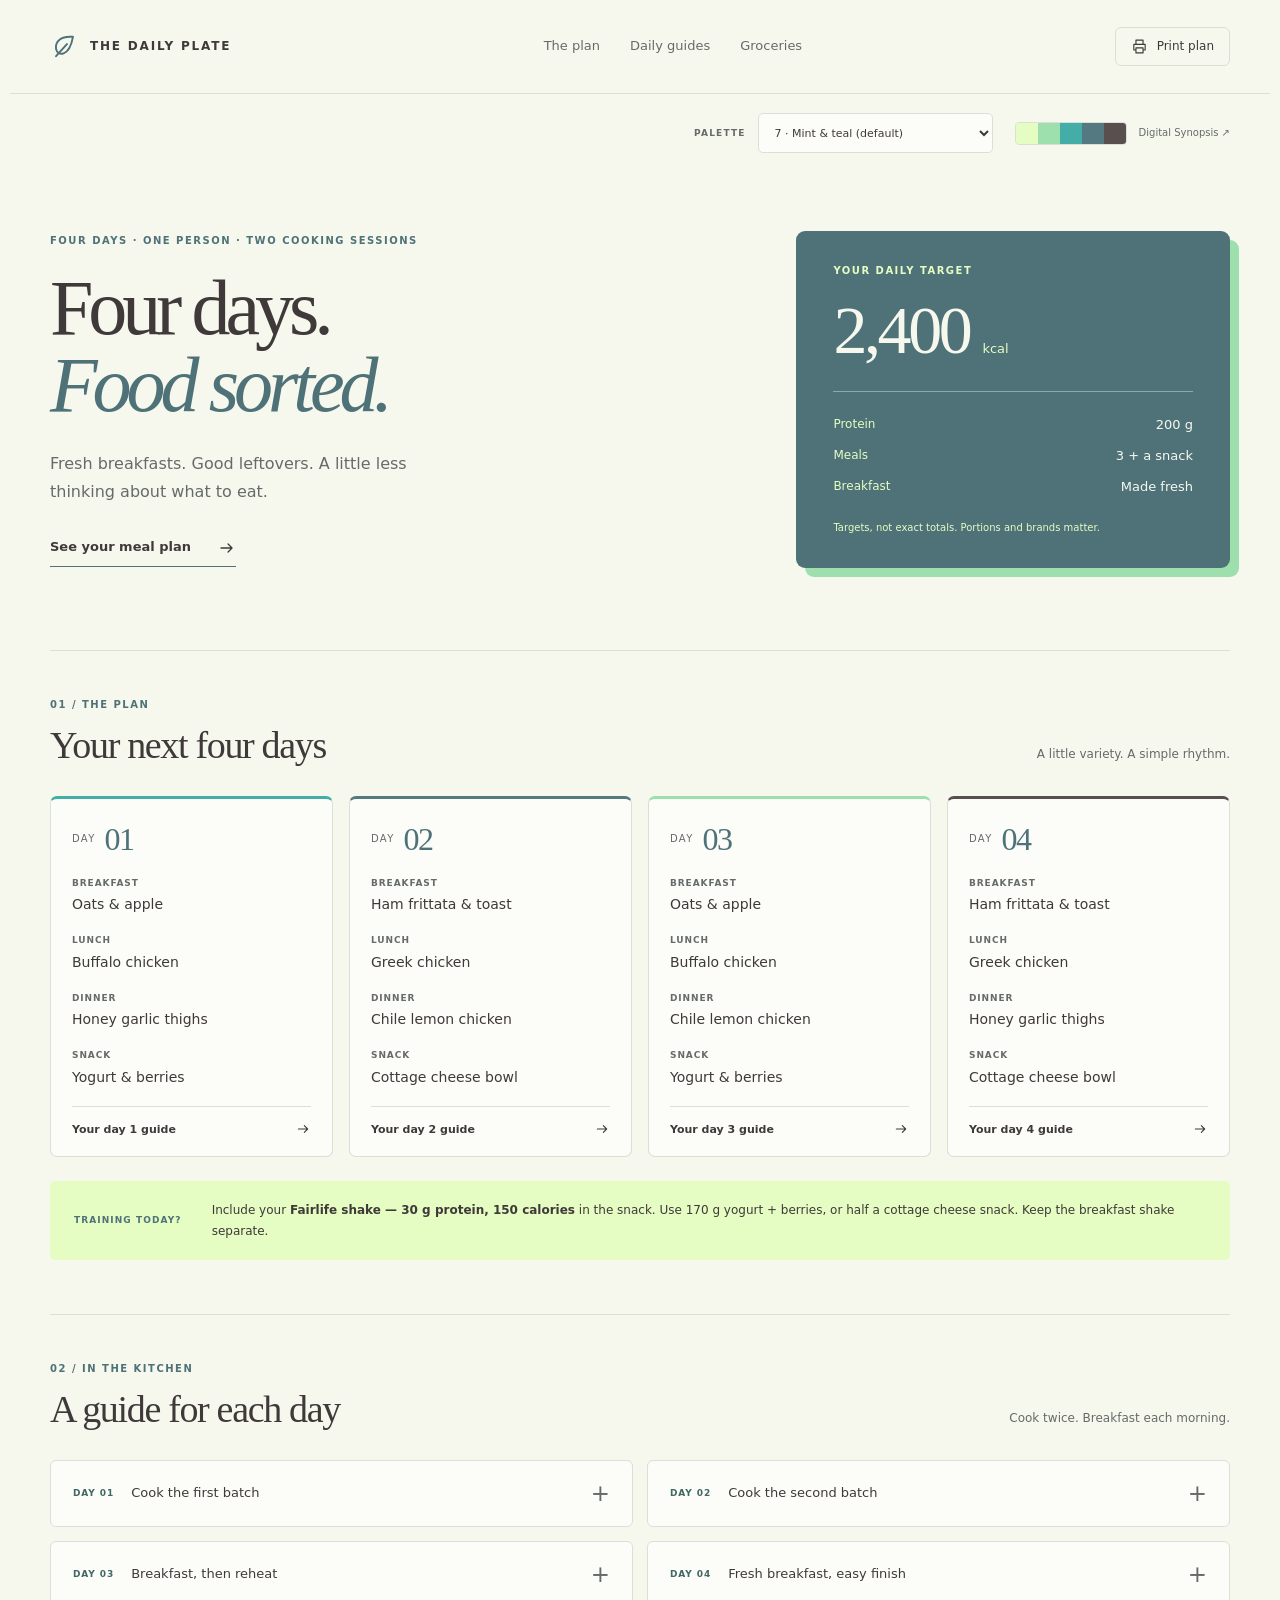
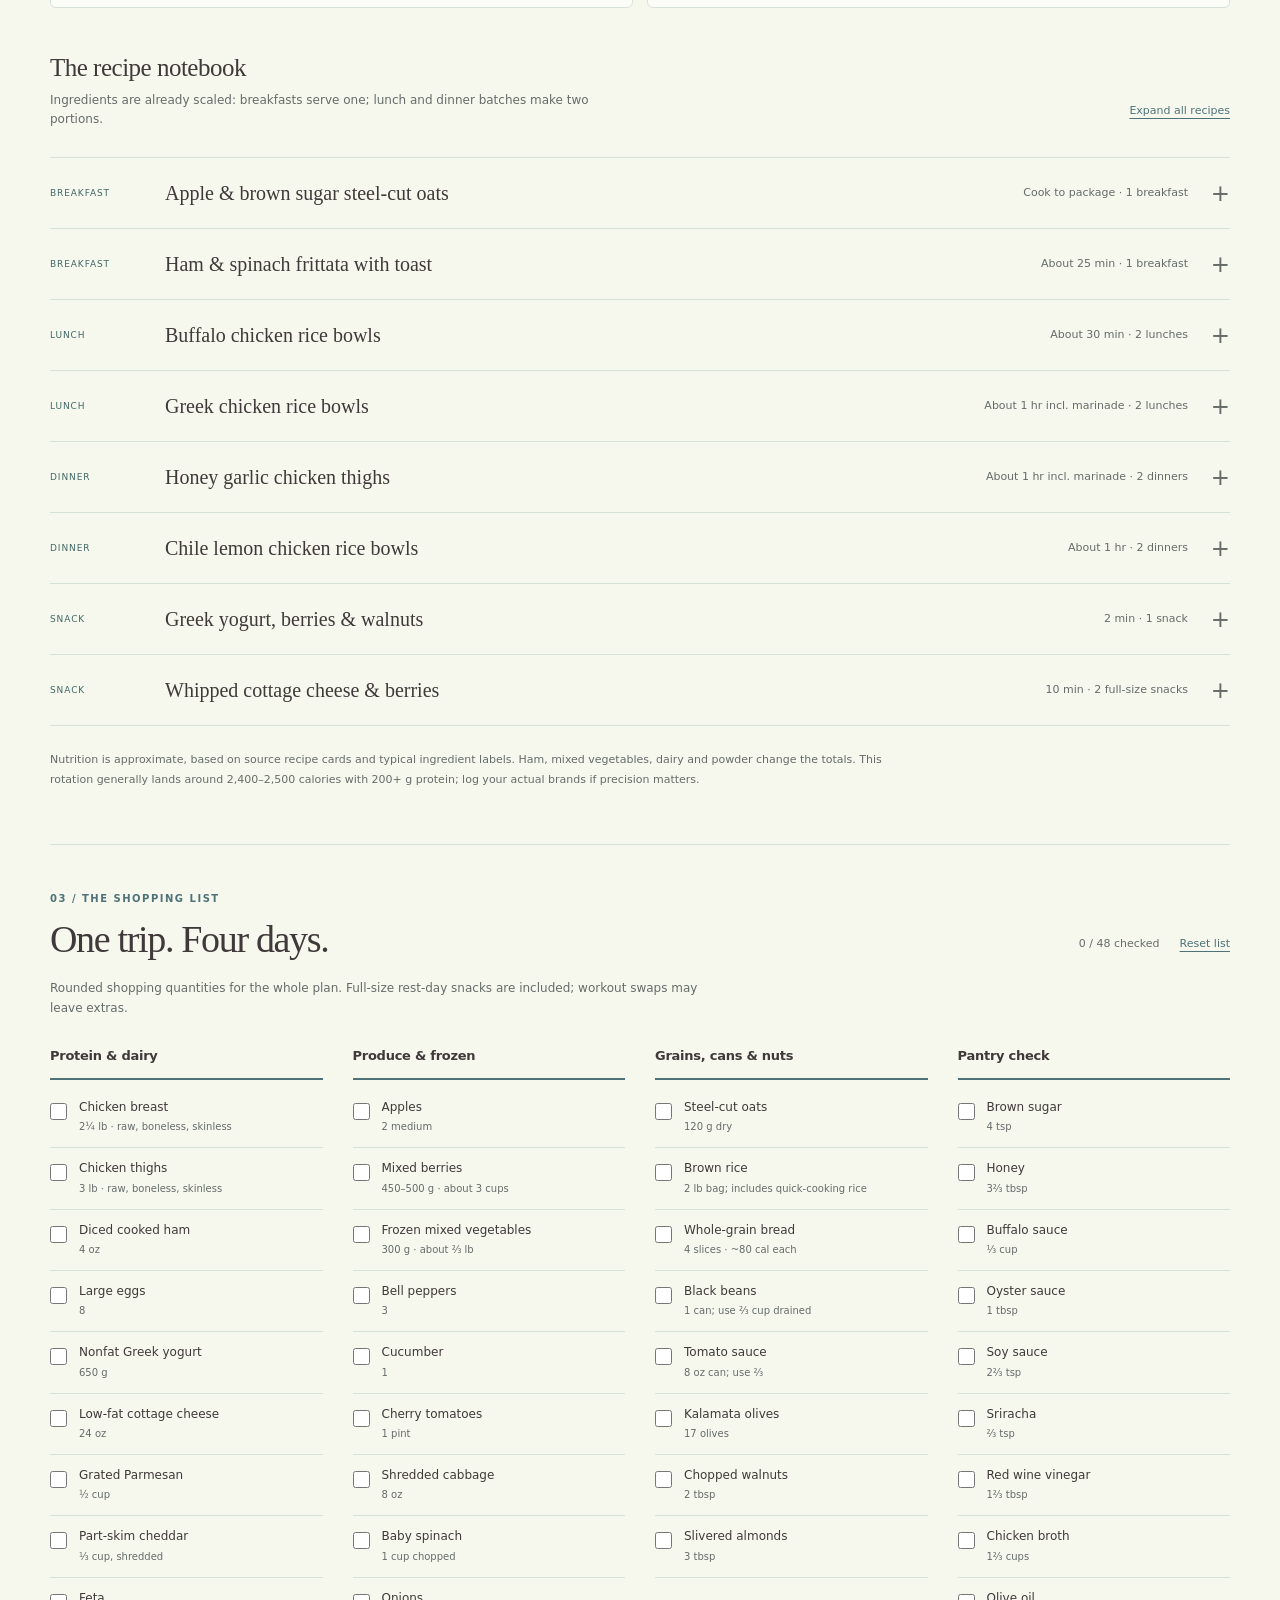
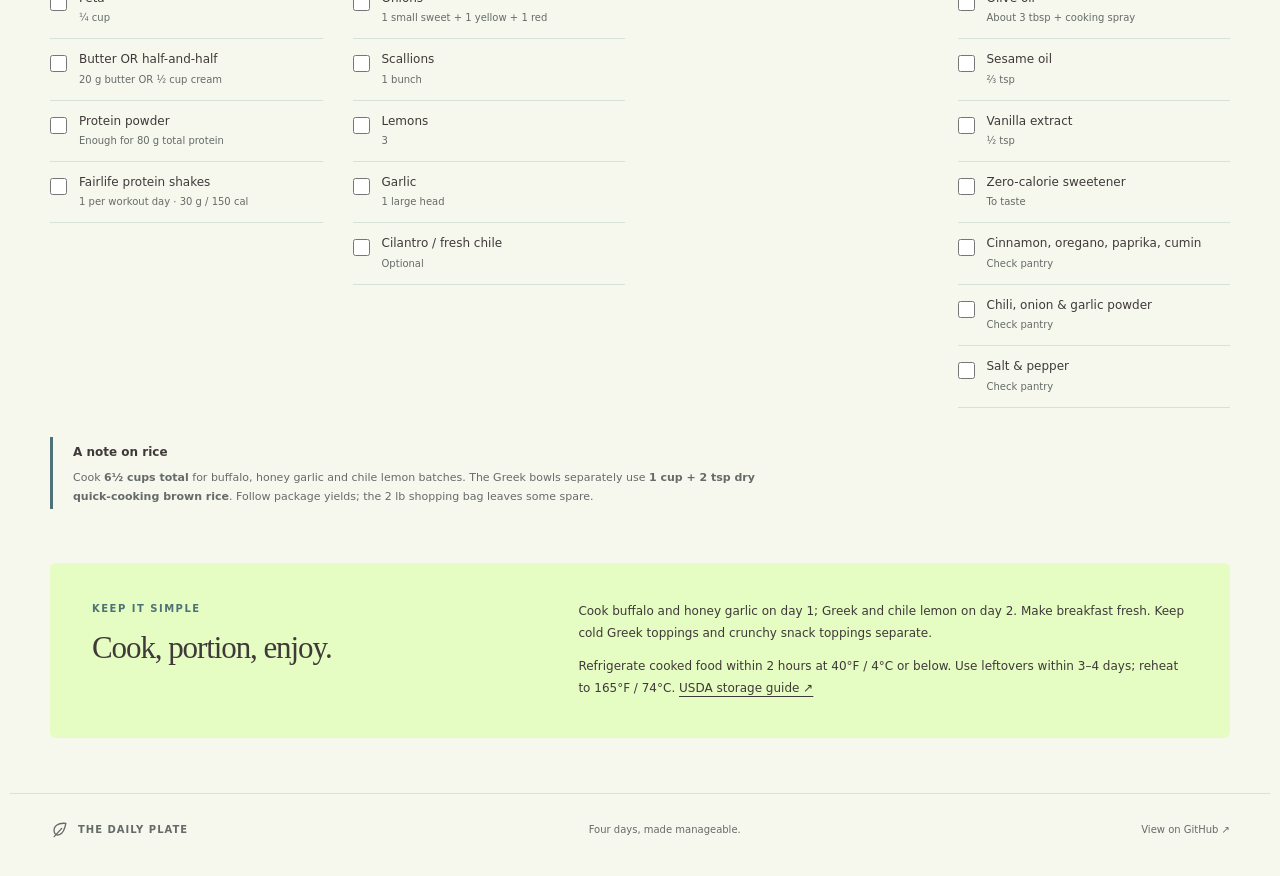
==== commit 0f9130d5: "Add saved palette switcher with Digital Synopsis and Color Hunt themes" ====
--- a/index.html
+++ b/index.html
@@ -1,7 +1,11 @@
 <!doctype html>
-<html lang="en"><head><meta charset="utf-8"><meta name="viewport" content="width=device-width, initial-scale=1"><meta name="theme-color" content="#f6f8ee"><meta name="description" content="A practical four-day meal plan with fresh breakfasts, two cooking sessions, recipes and a grocery checklist."><title>The Daily Plate — Four-day meal plan</title><link rel="icon" href="data:image/svg+xml,%3Csvg xmlns='http://www.w3.org/2000/svg' viewBox='0 0 40 40'%3E%3Crect width='40' height='40' rx='10' fill='%23547980'/%3E%3Cpath d='M29 10C15 9 9 17 11 24s17 10 18-14Z' fill='%23e5fcc2'/%3E%3C/svg%3E"><link rel="stylesheet" href="./styles.css"><script src="./app.js" defer></script></head>
+<html lang="en"><head><meta charset="utf-8"><meta name="viewport" content="width=device-width, initial-scale=1"><meta name="theme-color" content="#f6f8ee"><meta name="description" content="A practical four-day meal plan with fresh breakfasts, two cooking sessions, recipes and a grocery checklist."><title>The Daily Plate — Four-day meal plan</title><link rel="icon" href="data:image/svg+xml,%3Csvg xmlns='http://www.w3.org/2000/svg' viewBox='0 0 40 40'%3E%3Crect width='40' height='40' rx='10' fill='%23547980'/%3E%3Cpath d='M29 10C15 9 9 17 11 24s17 10 18-14Z' fill='%23e5fcc2'/%3E%3C/svg%3E"><link rel="stylesheet" href="./styles.css"><script src="./themes.js"></script><script src="./app.js" defer></script></head>
 <body><a class="skip" href="#main">Skip to meal plan</a><header class="site-header"><a class="brand" href="#"><svg aria-hidden="true" viewBox="0 0 24 24" fill="none" stroke="currentColor" stroke-width="1.6" stroke-linecap="round" stroke-linejoin="round"><path d="M19 4C9 3 4 8 5 14s11 7 14-10Z"/><path d="m5 20 9-10"/></svg><span>THE DAILY PLATE</span></a><nav aria-label="Main navigation"><a href="#plan">The plan</a><a href="#guides">Daily guides</a><a href="#groceries">Groceries</a></nav><button class="print-button" data-print type="button"><svg aria-hidden="true" viewBox="0 0 24 24" fill="none" stroke="currentColor" stroke-width="1.6" stroke-linecap="round" stroke-linejoin="round"><path d="M7 8V3h10v5M7 17H4V9h16v8h-3M7 14h10v7H7z"/></svg><span>Print plan</span></button></header>
-<main id="main"><section class="hero"><div><p class="eyebrow">FOUR DAYS · ONE PERSON · TWO COOKING SESSIONS</p><h1>Four days.<br><em>Food sorted.</em></h1><p class="hero-copy">Fresh breakfasts. Good leftovers. A little less thinking about what to eat.</p><a class="primary-link" href="#plan">See your meal plan <svg aria-hidden="true" viewBox="0 0 24 24" fill="none" stroke="currentColor" stroke-width="1.6" stroke-linecap="round" stroke-linejoin="round"><path d="M5 12h14m-5-5 5 5-5 5"/></svg></a></div><aside class="target-card" aria-label="Daily nutrition targets"><span class="eyebrow">YOUR DAILY TARGET</span><div class="calorie-number">2,400<span>kcal</span></div><div class="target-divider"></div><dl><div><dt>Protein</dt><dd>200 g</dd></div><div><dt>Meals</dt><dd>3 + a snack</dd></div><div><dt>Breakfast</dt><dd>Made fresh</dd></div></dl><p>Targets, not exact totals. Portions and brands matter.</p></aside></section>
+<main id="main"><div class="palette-toolbar" data-palette-toolbar hidden>
+  <div class="palette-picker"><label for="palette-select">Palette</label><select id="palette-select" aria-describedby="palette-note"></select></div>
+  <div class="palette-preview"><div class="palette-swatches" data-palette-swatches role="img"></div><a data-palette-source target="_blank" rel="noopener noreferrer"></a></div>
+  <span class="sr-only" id="palette-note">Preview a color palette. Your choice is saved in this browser.</span>
+</div><section class="hero"><div><p class="eyebrow">FOUR DAYS · ONE PERSON · TWO COOKING SESSIONS</p><h1>Four days.<br><em>Food sorted.</em></h1><p class="hero-copy">Fresh breakfasts. Good leftovers. A little less thinking about what to eat.</p><a class="primary-link" href="#plan">See your meal plan <svg aria-hidden="true" viewBox="0 0 24 24" fill="none" stroke="currentColor" stroke-width="1.6" stroke-linecap="round" stroke-linejoin="round"><path d="M5 12h14m-5-5 5 5-5 5"/></svg></a></div><aside class="target-card" aria-label="Daily nutrition targets"><span class="eyebrow">YOUR DAILY TARGET</span><div class="calorie-number">2,400<span>kcal</span></div><div class="target-divider"></div><dl><div><dt>Protein</dt><dd>200 g</dd></div><div><dt>Meals</dt><dd>3 + a snack</dd></div><div><dt>Breakfast</dt><dd>Made fresh</dd></div></dl><p>Targets, not exact totals. Portions and brands matter.</p></aside></section>
 <section id="plan" class="section"><div class="section-heading"><div><p class="eyebrow">01 / THE PLAN</p><h2>Your next four days</h2></div><span class="section-aside">A little variety. A simple rhythm.</span></div><div class="day-grid"><article class="day-card"><div class="day-label">DAY <strong>01</strong></div><div class="meal-row"><span>Breakfast</span><a href="#oats">Oats &amp; apple</a></div><div class="meal-row"><span>Lunch</span><a href="#buffalo">Buffalo chicken</a></div><div class="meal-row"><span>Dinner</span><a href="#honey">Honey garlic thighs</a></div><div class="meal-row"><span>Snack</span><a href="#yogurt">Yogurt &amp; berries</a></div><a class="day-link" href="#guide-01">Your day 1 guide <svg aria-hidden="true" viewBox="0 0 24 24" fill="none" stroke="currentColor" stroke-width="1.6" stroke-linecap="round" stroke-linejoin="round"><path d="M5 12h14m-5-5 5 5-5 5"/></svg></a></article><article class="day-card"><div class="day-label">DAY <strong>02</strong></div><div class="meal-row"><span>Breakfast</span><a href="#ham">Ham frittata &amp; toast</a></div><div class="meal-row"><span>Lunch</span><a href="#greek">Greek chicken</a></div><div class="meal-row"><span>Dinner</span><a href="#chile">Chile lemon chicken</a></div><div class="meal-row"><span>Snack</span><a href="#cottage">Cottage cheese bowl</a></div><a class="day-link" href="#guide-02">Your day 2 guide <svg aria-hidden="true" viewBox="0 0 24 24" fill="none" stroke="currentColor" stroke-width="1.6" stroke-linecap="round" stroke-linejoin="round"><path d="M5 12h14m-5-5 5 5-5 5"/></svg></a></article><article class="day-card"><div class="day-label">DAY <strong>03</strong></div><div class="meal-row"><span>Breakfast</span><a href="#oats">Oats &amp; apple</a></div><div class="meal-row"><span>Lunch</span><a href="#buffalo">Buffalo chicken</a></div><div class="meal-row"><span>Dinner</span><a href="#chile">Chile lemon chicken</a></div><div class="meal-row"><span>Snack</span><a href="#yogurt">Yogurt &amp; berries</a></div><a class="day-link" href="#guide-03">Your day 3 guide <svg aria-hidden="true" viewBox="0 0 24 24" fill="none" stroke="currentColor" stroke-width="1.6" stroke-linecap="round" stroke-linejoin="round"><path d="M5 12h14m-5-5 5 5-5 5"/></svg></a></article><article class="day-card"><div class="day-label">DAY <strong>04</strong></div><div class="meal-row"><span>Breakfast</span><a href="#ham">Ham frittata &amp; toast</a></div><div class="meal-row"><span>Lunch</span><a href="#greek">Greek chicken</a></div><div class="meal-row"><span>Dinner</span><a href="#honey">Honey garlic thighs</a></div><div class="meal-row"><span>Snack</span><a href="#cottage">Cottage cheese bowl</a></div><a class="day-link" href="#guide-04">Your day 4 guide <svg aria-hidden="true" viewBox="0 0 24 24" fill="none" stroke="currentColor" stroke-width="1.6" stroke-linecap="round" stroke-linejoin="round"><path d="M5 12h14m-5-5 5 5-5 5"/></svg></a></article></div><div class="fairlife-callout"><span class="callout-label">TRAINING TODAY?</span><p>Include your <strong>Fairlife shake — 30 g protein, 150 calories</strong> in the snack. Use 170 g yogurt + berries, or half a cottage cheese snack. Keep the breakfast shake separate.</p></div></section>
 <section id="guides" class="section"><div class="section-heading"><div><p class="eyebrow">02 / IN THE KITCHEN</p><h2>A guide for each day</h2></div><span class="section-aside">Cook twice. Breakfast each morning.</span></div><div class="guide-grid"><details class="daily-guide" id="guide-01"><summary><span class="guide-day">DAY 01</span><span>Cook the first batch</span><span class="plus" aria-hidden="true">+</span></summary><div class="guide-content"><p class="cook-note">Make 2 buffalo lunches and 2 honey garlic dinners. Eat one of each today; save the others for days 3 and 4.</p><ul><li><span>Breakfast</span><a href="#oats">Oats &amp; apple <svg aria-hidden="true" viewBox="0 0 24 24" fill="none" stroke="currentColor" stroke-width="1.6" stroke-linecap="round" stroke-linejoin="round"><path d="M5 12h14m-5-5 5 5-5 5"/></svg></a><small>Cook fresh this morning.</small></li><li><span>Lunch</span><a href="#buffalo">Buffalo chicken <svg aria-hidden="true" viewBox="0 0 24 24" fill="none" stroke="currentColor" stroke-width="1.6" stroke-linecap="round" stroke-linejoin="round"><path d="M5 12h14m-5-5 5 5-5 5"/></svg></a><small>Serve one prepared portion.</small></li><li><span>Dinner</span><a href="#honey">Honey garlic thighs <svg aria-hidden="true" viewBox="0 0 24 24" fill="none" stroke="currentColor" stroke-width="1.6" stroke-linecap="round" stroke-linejoin="round"><path d="M5 12h14m-5-5 5 5-5 5"/></svg></a><small>Serve one prepared portion.</small></li><li><span>Snack</span><a href="#yogurt">Yogurt &amp; berries <svg aria-hidden="true" viewBox="0 0 24 24" fill="none" stroke="currentColor" stroke-width="1.6" stroke-linecap="round" stroke-linejoin="round"><path d="M5 12h14m-5-5 5 5-5 5"/></svg></a><small>Use the Fairlife version if you train today.</small></li></ul></div></details><details class="daily-guide" id="guide-02"><summary><span class="guide-day">DAY 02</span><span>Cook the second batch</span><span class="plus" aria-hidden="true">+</span></summary><div class="guide-content"><p class="cook-note">Make 2 Greek lunches and 2 chile lemon dinners. Keep the Greek vegetables separate. Save the second dinner for day 3 and lunch for day 4.</p><ul><li><span>Breakfast</span><a href="#ham">Ham frittata &amp; toast <svg aria-hidden="true" viewBox="0 0 24 24" fill="none" stroke="currentColor" stroke-width="1.6" stroke-linecap="round" stroke-linejoin="round"><path d="M5 12h14m-5-5 5 5-5 5"/></svg></a><small>Cook fresh this morning.</small></li><li><span>Lunch</span><a href="#greek">Greek chicken <svg aria-hidden="true" viewBox="0 0 24 24" fill="none" stroke="currentColor" stroke-width="1.6" stroke-linecap="round" stroke-linejoin="round"><path d="M5 12h14m-5-5 5 5-5 5"/></svg></a><small>Serve one prepared portion.</small></li><li><span>Dinner</span><a href="#chile">Chile lemon chicken <svg aria-hidden="true" viewBox="0 0 24 24" fill="none" stroke="currentColor" stroke-width="1.6" stroke-linecap="round" stroke-linejoin="round"><path d="M5 12h14m-5-5 5 5-5 5"/></svg></a><small>Serve one prepared portion.</small></li><li><span>Snack</span><a href="#cottage">Cottage cheese bowl <svg aria-hidden="true" viewBox="0 0 24 24" fill="none" stroke="currentColor" stroke-width="1.6" stroke-linecap="round" stroke-linejoin="round"><path d="M5 12h14m-5-5 5 5-5 5"/></svg></a><small>Use the Fairlife version if you train today.</small></li></ul></div></details><details class="daily-guide" id="guide-03"><summary><span class="guide-day">DAY 03</span><span>Breakfast, then reheat</span><span class="plus" aria-hidden="true">+</span></summary><div class="guide-content"><p class="cook-note">Make fresh oats and a separate shake. Reheat your buffalo lunch and chile lemon dinner until hot throughout (165°F / 74°C).</p><ul><li><span>Breakfast</span><a href="#oats">Oats &amp; apple <svg aria-hidden="true" viewBox="0 0 24 24" fill="none" stroke="currentColor" stroke-width="1.6" stroke-linecap="round" stroke-linejoin="round"><path d="M5 12h14m-5-5 5 5-5 5"/></svg></a><small>Cook fresh this morning.</small></li><li><span>Lunch</span><a href="#buffalo">Buffalo chicken <svg aria-hidden="true" viewBox="0 0 24 24" fill="none" stroke="currentColor" stroke-width="1.6" stroke-linecap="round" stroke-linejoin="round"><path d="M5 12h14m-5-5 5 5-5 5"/></svg></a><small>Serve one prepared portion.</small></li><li><span>Dinner</span><a href="#chile">Chile lemon chicken <svg aria-hidden="true" viewBox="0 0 24 24" fill="none" stroke="currentColor" stroke-width="1.6" stroke-linecap="round" stroke-linejoin="round"><path d="M5 12h14m-5-5 5 5-5 5"/></svg></a><small>Serve one prepared portion.</small></li><li><span>Snack</span><a href="#yogurt">Yogurt &amp; berries <svg aria-hidden="true" viewBox="0 0 24 24" fill="none" stroke="currentColor" stroke-width="1.6" stroke-linecap="round" stroke-linejoin="round"><path d="M5 12h14m-5-5 5 5-5 5"/></svg></a><small>Use the Fairlife version if you train today.</small></li></ul></div></details><details class="daily-guide" id="guide-04"><summary><span class="guide-day">DAY 04</span><span>Fresh breakfast, easy finish</span><span class="plus" aria-hidden="true">+</span></summary><div class="guide-content"><p class="cook-note">Cook the ham frittata. Reheat Greek chicken and rice, then add cold toppings. Reheat the honey garlic dinner to 165°F / 74°C.</p><ul><li><span>Breakfast</span><a href="#ham">Ham frittata &amp; toast <svg aria-hidden="true" viewBox="0 0 24 24" fill="none" stroke="currentColor" stroke-width="1.6" stroke-linecap="round" stroke-linejoin="round"><path d="M5 12h14m-5-5 5 5-5 5"/></svg></a><small>Cook fresh this morning.</small></li><li><span>Lunch</span><a href="#greek">Greek chicken <svg aria-hidden="true" viewBox="0 0 24 24" fill="none" stroke="currentColor" stroke-width="1.6" stroke-linecap="round" stroke-linejoin="round"><path d="M5 12h14m-5-5 5 5-5 5"/></svg></a><small>Serve one prepared portion.</small></li><li><span>Dinner</span><a href="#honey">Honey garlic thighs <svg aria-hidden="true" viewBox="0 0 24 24" fill="none" stroke="currentColor" stroke-width="1.6" stroke-linecap="round" stroke-linejoin="round"><path d="M5 12h14m-5-5 5 5-5 5"/></svg></a><small>Serve one prepared portion.</small></li><li><span>Snack</span><a href="#cottage">Cottage cheese bowl <svg aria-hidden="true" viewBox="0 0 24 24" fill="none" stroke="currentColor" stroke-width="1.6" stroke-linecap="round" stroke-linejoin="round"><path d="M5 12h14m-5-5 5 5-5 5"/></svg></a><small>Use the Fairlife version if you train today.</small></li></ul></div></details></div><div class="section-heading recipe-heading"><div><h3>The recipe notebook</h3><p>Ingredients are already scaled: breakfasts serve one; lunch and dinner batches make two portions.</p></div><button type="button" class="text-button" data-expand>Expand all recipes</button></div><div class="recipe-list"><details class="recipe" id="oats"><summary><span class="recipe-kind">Breakfast</span><span class="recipe-title">Apple & brown sugar steel-cut oats</span><span class="recipe-meta">Cook to package · 1 breakfast</span><span class="plus" aria-hidden="true">+</span></summary><div class="recipe-body"><p>Warm oats, a chopped apple, and a little richness. Your protein shake stays on the side.</p><div class="nutrition"><span>~630 kcal <small>per meal</small></span><span>~48 g protein</span></div><div class="recipe-columns"><div><h4>What you need</h4><ul><li>60 g dry steel-cut oats + water per package</li><li>1 medium apple, chopped</li><li>2 tsp brown sugar</li><li>10 g butter OR ¼ cup half-and-half</li><li>Protein powder providing 40 g protein + water</li><li>Cinnamon, optional</li></ul></div><div><h4>How to make it</h4><ol><li>Simmer the oats in water for the time on your package, stirring occasionally.</li><li>Stir in the apple near the end for softer fruit, or add it fresh. Finish with brown sugar and butter or half-and-half.</li><li>Shake the powder with water separately. Use its label to measure 40 g of protein, not 40 g of powder.</li></ol></div></div><p class="recipe-note">Make fresh on days 1 and 3. Measure oats dry; use your powder and dairy labels for tracking.</p><span class="source">Your breakfast preference</span></div></details><details class="recipe" id="ham"><summary><span class="recipe-kind">Breakfast</span><span class="recipe-title">Ham & spinach frittata with toast</span><span class="recipe-meta">About 25 min · 1 breakfast</span><span class="plus" aria-hidden="true">+</span></summary><div class="recipe-body"><p>Eggs, diced ham, cottage cheese and Parmesan, with toast on the side.</p><div class="nutrition"><span>~650 kcal <small>per meal</small></span><span>~50 g protein</span></div><div class="recipe-columns"><div><h4>What you need</h4><ul><li>4 large eggs</li><li>2 oz / 57 g diced cooked ham</li><li>¼ cup low-fat cottage cheese</li><li>¼ cup grated Parmesan or Pecorino</li><li>½ cup chopped baby spinach</li><li>2 slices whole-grain bread (~160 calories total)</li><li>Cooking spray and black pepper</li></ul></div><div><h4>How to make it</h4><ol><li>Heat the oven to 350°F / 175°C. Coat a small oven-safe skillet with cooking spray; warm the ham.</li><li>Whisk eggs, cottage cheese, Parmesan and spinach. Pour into the skillet, cook briefly to set the base, then bake until fully set (about 16–18 minutes; 160°F / 71°C in the center).</li><li>Toast the bread and serve with the whole frittata. Ham and Parmesan add salt; season to taste.</li></ol></div></div><p class="recipe-note">Cook fresh on days 2 and 4. Ham replaces the Italian chicken sausage; its label determines the final calories.</p><a class="source" href="https://www.skinnytaste.com/cottage-cheese-egg-and-sausage-frittata/" target="_blank" rel="noopener noreferrer">Adapted from Skinnytaste ↗</a></div></details><details class="recipe" id="buffalo"><summary><span class="recipe-kind">Lunch</span><span class="recipe-title">Buffalo chicken rice bowls</span><span class="recipe-meta">About 30 min · 2 lunches</span><span class="plus" aria-hidden="true">+</span></summary><div class="recipe-body"><p>Chicken, black beans and brown rice with buffalo sauce and melted cheddar.</p><div class="nutrition"><span>~727 kcal <small>per meal</small></span><span>~66 g protein</span></div><div class="recipe-columns"><div><h4>What you need</h4><ul><li>1 lb / 454 g raw chicken breast, diced</li><li>2 cups cooked brown rice</li><li>⅔ cup drained black beans</li><li>⅓ cup diced red onion</li><li>⅓ cup buffalo sauce</li><li>⅓ cup shredded part-skim cheddar</li><li>⅔ tsp olive oil for cooking + 4 tsp for portions</li><li>⅓ tsp each paprika and cumin; scallions, salt and pepper</li></ul></div><div><h4>How to make it</h4><ol><li>Cook the onion in ⅔ tsp oil until softened. Stir in beans, paprika and cumin.</li><li>In a sprayed skillet, cook chicken to 165°F / 74°C. Toss with buffalo sauce.</li><li>Split rice, beans, chicken and cheddar between two containers. Mix 2 tsp extra olive oil into each rice/bean portion; finish with scallions.</li></ol></div></div><p class="recipe-note">Cook on day 1; eat on days 1 and 3. The extra olive oil is included in the calorie estimate.</p><a class="source" href="https://www.skinnytaste.com/buffalo-chicken-rice-bowls/" target="_blank" rel="noopener noreferrer">Adapted from Skinnytaste ↗</a></div></details><details class="recipe" id="greek"><summary><span class="recipe-kind">Lunch</span><span class="recipe-title">Greek chicken rice bowls</span><span class="recipe-meta">About 1 hr incl. marinade · 2 lunches</span><span class="plus" aria-hidden="true">+</span></summary><div class="recipe-body"><p>Lemon-oregano chicken with rice, crunchy vegetables, olives and feta.</p><div class="nutrition"><span>~697 kcal <small>per meal</small></span><span>~73 g protein</span></div><div class="recipe-columns"><div><h4>What you need</h4><ul><li>1¼ lb / 567 g raw chicken breast</li><li>1 cup + 2 tsp dry quick-cooking brown rice</li><li>1⅔ cups low-sodium chicken broth</li><li>1⅔ tbsp each lemon juice and red wine vinegar</li><li>2½ tsp olive oil for marinade + 3⅓ tsp for serving</li><li>2–3 garlic cloves; 1⅔ tsp dried oregano</li><li>About ⅚ pint cherry tomatoes; ⅚ cucumber; ⅚ bell pepper</li><li>17 Kalamata olives; 3 tbsp + 1 tsp feta; lemon wedges</li></ul></div><div><h4>How to make it</h4><ol><li>Flatten chicken to an even thickness. Marinate in lemon juice, vinegar, marinade oil, garlic and oregano for 30 minutes in the fridge.</li><li>Cook rice with broth according to its package. Grill or pan-cook chicken to 165°F / 74°C; rest and slice.</li><li>Split chicken and rice between two portions. Pack chopped vegetables, olives and feta separately. At serving, add the toppings, remaining oil and lemon.</li></ol></div></div><p class="recipe-note">Cook on day 2; eat on days 2 and 4. Reheat only chicken and rice; add the cold toppings afterward.</p><a class="source" href="https://www.skinnytaste.com/greek-chicken-meal-prep-rice-bowls/" target="_blank" rel="noopener noreferrer">Adapted from Skinnytaste ↗</a></div></details><details class="recipe" id="honey"><summary><span class="recipe-kind">Dinner</span><span class="recipe-title">Honey garlic chicken thighs</span><span class="recipe-meta">About 1 hr incl. marinade · 2 dinners</span><span class="plus" aria-hidden="true">+</span></summary><div class="recipe-body"><p>Glazed chicken thighs, rice and easy frozen mixed vegetables.</p><div class="nutrition"><span>~770 kcal <small>per meal</small></span><span>~72 g protein</span></div><div class="recipe-columns"><div><h4>What you need</h4><ul><li>1⅔ lb / 757 g raw boneless, skinless chicken thighs</li><li>2½ cups cooked brown rice</li><li>⅔ lb / 303 g frozen mixed vegetables</li><li>⅔ medium sweet onion, sliced</li><li>1 tbsp oyster sauce; 1⅔ tbsp honey</li><li>2⅔ tsp soy sauce</li><li>⅔ tsp each sesame oil and sriracha</li><li>1–2 garlic cloves, minced</li></ul></div><div><h4>How to make it</h4><ol><li>Mix sauces, honey, sesame oil and garlic. Coat chicken and refrigerate for 30 minutes.</li><li>Roast at 425°F / 220°C on a lined tray; add onion and finish under the broiler for color. Check chicken reaches 165°F / 74°C; watch the broiler closely.</li><li>Heat vegetables and rice. Divide all food equally into two dinner containers.</li></ol></div></div><p class="recipe-note">Cook on day 1; eat on days 1 and 4. Mixed vegetables replace broccoli, so actual nutrition varies slightly.</p><a class="source" href="https://mealprepmanual.com/honey-garlic-chicken/" target="_blank" rel="noopener noreferrer">Adapted from The Meal Prep Manual ↗</a></div></details><details class="recipe" id="chile"><summary><span class="recipe-kind">Dinner</span><span class="recipe-title">Chile lemon chicken rice bowls</span><span class="recipe-meta">About 1 hr · 2 dinners</span><span class="plus" aria-hidden="true">+</span></summary><div class="recipe-body"><p>Yogurt-seasoned thighs with peppers, cabbage, tomato and rice.</p><div class="nutrition"><span>~789 kcal <small>per meal</small></span><span>~73 g protein</span></div><div class="recipe-columns"><div><h4>What you need</h4><ul><li>1⅓ lb / 605 g raw boneless, skinless chicken thighs</li><li>2 cups cooked brown rice; 100 g nonfat Greek yogurt</li><li>2 tsp each chili powder, onion powder, garlic powder for chicken</li><li>2 tsp lemon juice for chicken + 2 tsp for vegetables</li><li>About 1⅓ bell peppers; ⅔ small yellow onion</li><li>8 oz shredded cabbage; 5⅓ oz tomato sauce</li><li>1 tbsp + 1 tsp olive oil; 2 tsp minced garlic</li><li>⅔ tsp each chili and onion powder for vegetables; salt</li><li>Optional cilantro and fresh chile</li></ul></div><div><h4>How to make it</h4><ol><li>Coat thighs with yogurt, chicken spices and lemon juice. Roast at 425°F / 220°C; broil briefly for browning. Check 165°F / 74°C before slicing.</li><li>Heat oil, garlic and vegetable spices in a skillet. Add diced peppers and onion; soften, then add cabbage and tomato sauce.</li><li>Stir in rice, sliced chicken and remaining lemon juice. Divide evenly into two containers.</li></ol></div></div><p class="recipe-note">Cook on day 2; eat on days 2 and 3. Bagged shredded cabbage keeps preparation simple.</p><a class="source" href="https://mealprepmanual.com/chile-lemon-rice-bowls/" target="_blank" rel="noopener noreferrer">Adapted from The Meal Prep Manual ↗</a></div></details><details class="recipe" id="yogurt"><summary><span class="recipe-kind">Snack</span><span class="recipe-title">Greek yogurt, berries & walnuts</span><span class="recipe-meta">2 min · 1 snack</span><span class="plus" aria-hidden="true">+</span></summary><div class="recipe-body"><p>A quick yogurt bowl with fruit, honey and a little crunch.</p><div class="nutrition"><span>~310 kcal <small>per meal</small></span><span>~30 g protein</span></div><div class="recipe-columns"><div><h4>What you need</h4><ul><li>270 g nonfat Greek yogurt</li><li>½ cup berries</li><li>1 tbsp chopped walnuts</li><li>1 tbsp honey</li></ul></div><div><h4>How to make it</h4><ol><li>Spoon yogurt into a bowl. Add berries, honey and walnuts just before eating.</li></ol></div></div><p class="recipe-note">Workout version: 170 g yogurt + ½ cup berries + one Fairlife shake (30 g protein / 150 calories). Skip honey and walnuts. About 290–310 calories total.</p><a class="source" href="https://www.skinnytaste.com/greek-yogurt-with-berries-nuts-and/" target="_blank" rel="noopener noreferrer">Adapted from Skinnytaste ↗</a></div></details><details class="recipe" id="cottage"><summary><span class="recipe-kind">Snack</span><span class="recipe-title">Whipped cottage cheese & berries</span><span class="recipe-meta">10 min · 2 full-size snacks</span><span class="plus" aria-hidden="true">+</span></summary><div class="recipe-body"><p>Smooth cottage cheese topped with berries and slivered almonds.</p><div class="nutrition"><span>~330 kcal <small>per meal</small></span><span>~33 g protein</span></div><div class="recipe-columns"><div><h4>What you need</h4><ul><li>16 oz / 454 g low-fat cottage cheese</li><li>½ tsp vanilla extract; zero-calorie sweetener to taste</li><li>1 cup strawberries + 1 cup other berries</li><li>3 tbsp slivered almonds</li></ul></div><div><h4>How to make it</h4><ol><li>Blend cottage cheese, vanilla and sweetener until smooth.</li><li>Divide into two bowls; top each with half the berries and almonds.</li></ol></div></div><p class="recipe-note">Workout version: half of one full-size snack + one Fairlife shake (30 g protein / 150 calories), about 315 calories. The grocery list covers full-size snacks.</p><a class="source" href="https://www.skinnytaste.com/high-protein-whipped-cottage-cheese-bowls/" target="_blank" rel="noopener noreferrer">Adapted from Skinnytaste ↗</a></div></details></div><p class="small-note">Nutrition is approximate, based on source recipe cards and typical ingredient labels. Ham, mixed vegetables, dairy and powder change the totals. This rotation generally lands around 2,400–2,500 calories with 200+ g protein; log your actual brands if precision matters.</p></section>
 <section id="groceries" class="section"><div class="section-heading"><div><p class="eyebrow">03 / THE SHOPPING LIST</p><h2>One trip. Four days.</h2></div><div class="list-controls"><span id="list-progress" aria-live="polite">Ready to shop</span><button type="button" class="text-button" data-reset>Reset list</button></div></div><p class="section-intro">Rounded shopping quantities for the whole plan. Full-size rest-day snacks are included; workout swaps may leave extras.</p><div class="shop-grid"><section class="shop-group"><h3>Protein & dairy</h3><ul><li><label for="item-0-0"><input id="item-0-0" type="checkbox"><span><strong>Chicken breast</strong><small>2¼ lb · raw, boneless, skinless</small></span></label></li><li><label for="item-0-1"><input id="item-0-1" type="checkbox"><span><strong>Chicken thighs</strong><small>3 lb · raw, boneless, skinless</small></span></label></li><li><label for="item-0-2"><input id="item-0-2" type="checkbox"><span><strong>Diced cooked ham</strong><small>4 oz</small></span></label></li><li><label for="item-0-3"><input id="item-0-3" type="checkbox"><span><strong>Large eggs</strong><small>8</small></span></label></li><li><label for="item-0-4"><input id="item-0-4" type="checkbox"><span><strong>Nonfat Greek yogurt</strong><small>650 g</small></span></label></li><li><label for="item-0-5"><input id="item-0-5" type="checkbox"><span><strong>Low-fat cottage cheese</strong><small>24 oz</small></span></label></li><li><label for="item-0-6"><input id="item-0-6" type="checkbox"><span><strong>Grated Parmesan</strong><small>½ cup</small></span></label></li><li><label for="item-0-7"><input id="item-0-7" type="checkbox"><span><strong>Part-skim cheddar</strong><small>⅓ cup, shredded</small></span></label></li><li><label for="item-0-8"><input id="item-0-8" type="checkbox"><span><strong>Feta</strong><small>¼ cup</small></span></label></li><li><label for="item-0-9"><input id="item-0-9" type="checkbox"><span><strong>Butter OR half-and-half</strong><small>20 g butter OR ½ cup cream</small></span></label></li><li><label for="item-0-10"><input id="item-0-10" type="checkbox"><span><strong>Protein powder</strong><small>Enough for 80 g total protein</small></span></label></li><li><label for="item-0-11"><input id="item-0-11" type="checkbox"><span><strong>Fairlife protein shakes</strong><small>1 per workout day · 30 g / 150 cal</small></span></label></li></ul></section><section class="shop-group"><h3>Produce & frozen</h3><ul><li><label for="item-1-0"><input id="item-1-0" type="checkbox"><span><strong>Apples</strong><small>2 medium</small></span></label></li><li><label for="item-1-1"><input id="item-1-1" type="checkbox"><span><strong>Mixed berries</strong><small>450–500 g · about 3 cups</small></span></label></li><li><label for="item-1-2"><input id="item-1-2" type="checkbox"><span><strong>Frozen mixed vegetables</strong><small>300 g · about ⅔ lb</small></span></label></li><li><label for="item-1-3"><input id="item-1-3" type="checkbox"><span><strong>Bell peppers</strong><small>3</small></span></label></li><li><label for="item-1-4"><input id="item-1-4" type="checkbox"><span><strong>Cucumber</strong><small>1</small></span></label></li><li><label for="item-1-5"><input id="item-1-5" type="checkbox"><span><strong>Cherry tomatoes</strong><small>1 pint</small></span></label></li><li><label for="item-1-6"><input id="item-1-6" type="checkbox"><span><strong>Shredded cabbage</strong><small>8 oz</small></span></label></li><li><label for="item-1-7"><input id="item-1-7" type="checkbox"><span><strong>Baby spinach</strong><small>1 cup chopped</small></span></label></li><li><label for="item-1-8"><input id="item-1-8" type="checkbox"><span><strong>Onions</strong><small>1 small sweet + 1 yellow + 1 red</small></span></label></li><li><label for="item-1-9"><input id="item-1-9" type="checkbox"><span><strong>Scallions</strong><small>1 bunch</small></span></label></li><li><label for="item-1-10"><input id="item-1-10" type="checkbox"><span><strong>Lemons</strong><small>3</small></span></label></li><li><label for="item-1-11"><input id="item-1-11" type="checkbox"><span><strong>Garlic</strong><small>1 large head</small></span></label></li><li><label for="item-1-12"><input id="item-1-12" type="checkbox"><span><strong>Cilantro / fresh chile</strong><small>Optional</small></span></label></li></ul></section><section class="shop-group"><h3>Grains, cans & nuts</h3><ul><li><label for="item-2-0"><input id="item-2-0" type="checkbox"><span><strong>Steel-cut oats</strong><small>120 g dry</small></span></label></li><li><label for="item-2-1"><input id="item-2-1" type="checkbox"><span><strong>Brown rice</strong><small>2 lb bag; includes quick-cooking rice</small></span></label></li><li><label for="item-2-2"><input id="item-2-2" type="checkbox"><span><strong>Whole-grain bread</strong><small>4 slices · ~80 cal each</small></span></label></li><li><label for="item-2-3"><input id="item-2-3" type="checkbox"><span><strong>Black beans</strong><small>1 can; use ⅔ cup drained</small></span></label></li><li><label for="item-2-4"><input id="item-2-4" type="checkbox"><span><strong>Tomato sauce</strong><small>8 oz can; use ⅔</small></span></label></li><li><label for="item-2-5"><input id="item-2-5" type="checkbox"><span><strong>Kalamata olives</strong><small>17 olives</small></span></label></li><li><label for="item-2-6"><input id="item-2-6" type="checkbox"><span><strong>Chopped walnuts</strong><small>2 tbsp</small></span></label></li><li><label for="item-2-7"><input id="item-2-7" type="checkbox"><span><strong>Slivered almonds</strong><small>3 tbsp</small></span></label></li></ul></section><section class="shop-group"><h3>Pantry check</h3><ul><li><label for="item-3-0"><input id="item-3-0" type="checkbox"><span><strong>Brown sugar</strong><small>4 tsp</small></span></label></li><li><label for="item-3-1"><input id="item-3-1" type="checkbox"><span><strong>Honey</strong><small>3⅔ tbsp</small></span></label></li><li><label for="item-3-2"><input id="item-3-2" type="checkbox"><span><strong>Buffalo sauce</strong><small>⅓ cup</small></span></label></li><li><label for="item-3-3"><input id="item-3-3" type="checkbox"><span><strong>Oyster sauce</strong><small>1 tbsp</small></span></label></li><li><label for="item-3-4"><input id="item-3-4" type="checkbox"><span><strong>Soy sauce</strong><small>2⅔ tsp</small></span></label></li><li><label for="item-3-5"><input id="item-3-5" type="checkbox"><span><strong>Sriracha</strong><small>⅔ tsp</small></span></label></li><li><label for="item-3-6"><input id="item-3-6" type="checkbox"><span><strong>Red wine vinegar</strong><small>1⅔ tbsp</small></span></label></li><li><label for="item-3-7"><input id="item-3-7" type="checkbox"><span><strong>Chicken broth</strong><small>1⅔ cups</small></span></label></li><li><label for="item-3-8"><input id="item-3-8" type="checkbox"><span><strong>Olive oil</strong><small>About 3 tbsp + cooking spray</small></span></label></li><li><label for="item-3-9"><input id="item-3-9" type="checkbox"><span><strong>Sesame oil</strong><small>⅔ tsp</small></span></label></li><li><label for="item-3-10"><input id="item-3-10" type="checkbox"><span><strong>Vanilla extract</strong><small>½ tsp</small></span></label></li><li><label for="item-3-11"><input id="item-3-11" type="checkbox"><span><strong>Zero-calorie sweetener</strong><small>To taste</small></span></label></li><li><label for="item-3-12"><input id="item-3-12" type="checkbox"><span><strong>Cinnamon, oregano, paprika, cumin</strong><small>Check pantry</small></span></label></li><li><label for="item-3-13"><input id="item-3-13" type="checkbox"><span><strong>Chili, onion &amp; garlic powder</strong><small>Check pantry</small></span></label></li><li><label for="item-3-14"><input id="item-3-14" type="checkbox"><span><strong>Salt &amp; pepper</strong><small>Check pantry</small></span></label></li></ul></section></div><aside class="rice-note"><strong>A note on rice</strong><p>Cook <strong>6½ cups total</strong> for buffalo, honey garlic and chile lemon batches. The Greek bowls separately use <strong>1 cup + 2 tsp dry quick-cooking brown rice</strong>. Follow package yields; the 2 lb shopping bag leaves some spare.</p></aside></section>
--- a/styles.css
+++ b/styles.css
@@ -1,12 +1,26 @@
-:root{--paper:#f6f8ee;--white:#fcfdf8;--ink:#3f3939;--olive:#4e7278;--muted:#666b69;--line:#d7e1d8;--pale:#e5fcc2;--rust:#406765;--serif:Georgia,'Times New Roman',serif;--sans:ui-sans-serif,system-ui,-apple-system,BlinkMacSystemFont,'Segoe UI',sans-serif}
-*{box-sizing:border-box}html{scroll-behavior:smooth;scroll-padding-top:110px}body{margin:0;background:var(--paper);color:var(--ink);font:15px/1.6 var(--sans);-webkit-font-smoothing:antialiased}a{color:inherit;text-underline-offset:4px}button,input{font:inherit}button{cursor:pointer}svg{width:22px;height:22px;flex-shrink:0}button,a,input,summary{-webkit-tap-highlight-color:transparent}a:focus-visible,button:focus-visible,summary:focus-visible{outline:3px solid var(--rust);outline-offset:5px;border-radius:3px}input:focus-visible{outline:3px solid var(--rust);outline-offset:3px}.skip{position:fixed;left:18px;top:-70px;padding:12px 20px;background:var(--olive);color:white;z-index:50}.skip:focus{top:12px}.site-header{max-width:1260px;margin:auto;display:flex;align-items:center;justify-content:space-between;gap:24px;padding:27px 40px;border-bottom:1px solid var(--line)}.brand{display:flex;align-items:center;gap:11px;text-decoration:none;font-size:12px;font-weight:700;letter-spacing:.15em;white-space:nowrap}.brand svg{width:29px;height:29px;color:var(--olive)}nav{display:flex;gap:30px}nav a{font-size:13px;text-decoration:none;color:var(--muted)}nav a:hover{color:var(--ink)}.print-button{display:flex;gap:9px;align-items:center;background:none;border:1px solid var(--line);border-radius:6px;padding:9px 15px;font-size:12px;color:var(--ink)}.print-button:hover{background:var(--pale)}.print-button svg{width:17px;height:17px}main{max-width:1180px;padding:0 0;margin:0 auto}.hero{display:grid;grid-template-columns:1.5fr 1fr;align-items:center;gap:96px;padding:78px 0 82px}.eyebrow{font-size:10px;font-weight:700;letter-spacing:.15em;line-height:1.6;color:var(--olive);margin:0 0 20px}h1{font:normal 78px/.99 var(--serif);letter-spacing:-.065em;margin:0 0 26px}h1 em{color:var(--olive);font-weight:normal}h2{font:normal 38px/1.15 var(--serif);letter-spacing:-.035em;margin:0}h3{margin:0;font:normal 25px/1.2 var(--serif);letter-spacing:-.02em}h4{margin:0 0 12px;font-size:11px;text-transform:uppercase;letter-spacing:.12em;color:var(--olive)}.hero-copy{font-size:16px;max-width:370px;margin:0 0 27px;color:var(--muted);line-height:1.8}.primary-link{display:inline-flex;align-items:center;gap:26px;text-decoration:none;border-bottom:1px solid var(--olive);padding-bottom:7px;font-size:13px;font-weight:600}.primary-link svg{width:19px}.target-card{border-radius:9px;background:var(--olive);color:var(--paper);padding:32px 37px;position:relative;box-shadow:9px 9px 0 #9de0ad}.target-card .eyebrow{color:#e5fcc2;display:block;margin-bottom:14px}.calorie-number{font:normal 68px/1.1 var(--serif);letter-spacing:-.05em}.calorie-number span{font:13px var(--sans);letter-spacing:0;margin-left:13px;color:#e5fcc2}.target-divider{height:1px;background:#83afaa;margin:23px 0}.target-card dl{display:grid;gap:10px;margin:0}.target-card dl div{display:flex;justify-content:space-between;gap:20px}.target-card dt{font-size:12px;color:#e5fcc2}.target-card dd{font-size:13px;margin:0}.target-card>p{margin:23px 0 0;font-size:10px;color:#e5fcc2}.section{padding:46px 0 54px;border-top:1px solid var(--line);scroll-margin-top:0}.section-heading{display:flex;align-items:flex-end;justify-content:space-between;gap:24px;margin:0 0 28px}.section-heading .eyebrow{margin-bottom:11px}.section-aside{font-size:12px;color:var(--muted);padding-bottom:4px}.day-grid{display:grid;grid-template-columns:repeat(4,minmax(0,1fr));gap:16px}.day-card{background:var(--white);border:1px solid var(--line);border-radius:7px;padding:24px 21px 18px}.day-label{display:flex;align-items:center;gap:9px;color:var(--muted);font-size:10px;letter-spacing:.13em;margin-bottom:21px}.day-label strong{font:normal 32px/1 var(--serif);letter-spacing:-.05em;color:var(--olive)}.meal-row{margin:0 0 17px}.meal-row>span{font-size:9px;font-weight:700;letter-spacing:.1em;text-transform:uppercase;display:block;color:var(--muted);margin-bottom:2px}.meal-row a{font-size:14px;text-decoration:none;line-height:1.35;display:inline-block}.meal-row a:hover{text-decoration:underline}.day-link{border-top:1px solid var(--line);padding-top:14px;display:flex;align-items:center;justify-content:space-between;font-size:11px;font-weight:600;text-decoration:none;margin-top:8px}.day-link svg{width:16px;height:16px}.fairlife-callout{display:flex;align-items:center;gap:30px;background:var(--pale);padding:19px 24px;border-radius:5px;margin-top:24px}.callout-label{font-size:9px;letter-spacing:.12em;font-weight:700;white-space:nowrap;color:var(--olive)}.fairlife-callout p{margin:0;font-size:12px;line-height:1.7;color:#3c5654}.guide-grid{display:grid;grid-template-columns:1fr 1fr;gap:14px}.daily-guide{border:1px solid var(--line);border-radius:6px;background:var(--white);align-self:start}.daily-guide summary{display:flex;align-items:center;gap:17px;padding:19px 22px;cursor:pointer;list-style:none;font-size:13px;font-weight:500;min-height:65px}.guide-day{color:var(--rust);font-size:9px;font-weight:700;letter-spacing:.1em;white-space:nowrap}.plus{font-size:23px;font-weight:300;color:var(--muted);margin-left:auto;line-height:1;flex-shrink:0}.daily-guide[open] .plus,.recipe[open] .plus{transform:rotate(45deg)}summary::-webkit-details-marker{display:none}.guide-content{padding:0 22px 24px}.cook-note{margin:0 0 18px;padding:15px 16px;background:var(--pale);border-radius:3px;font-size:12px}.guide-content ul{list-style:none;padding:0;margin:0}.guide-content li{padding:12px 0;border-top:1px solid var(--line)}.guide-content li>span{display:block;text-transform:uppercase;letter-spacing:.1em;font-size:9px;color:var(--muted)}.guide-content li a{display:flex;align-items:center;justify-content:space-between;text-decoration:none;font-size:13px;font-weight:500}.guide-content li a svg{width:16px}.guide-content small{display:block;color:var(--muted);font-size:11px;margin-top:2px}.recipe-heading{margin-top:45px}.recipe-heading p{font-size:12px;color:var(--muted);margin:8px 0 0;max-width:590px}.text-button{border:none;padding:7px 0;background:none;color:var(--olive);text-decoration:underline;text-underline-offset:4px;font-size:11px;white-space:nowrap;min-height:36px}.recipe-list{border-top:1px solid var(--line)}.recipe{border-bottom:1px solid var(--line);scroll-margin-top:28px}.recipe summary{display:grid;grid-template-columns:95px 1fr 230px 22px;gap:20px;align-items:center;cursor:pointer;list-style:none;padding:19px 0;min-height:70px}.recipe-kind{font-size:9px;text-transform:uppercase;letter-spacing:.1em;color:var(--rust)}.recipe-title{font:normal 20px/1.3 var(--serif)}.recipe-meta{font-size:11px;color:var(--muted);text-align:right}.recipe-body{padding:0 0 26px 115px}.recipe-body>p:first-child{margin:0 0 16px;color:var(--muted);font-size:13px}.nutrition{display:flex;align-items:center;gap:18px;margin-bottom:24px;font-size:12px;color:var(--olive)}.nutrition span{background:var(--pale);border-radius:4px;padding:5px 10px}.nutrition small{font-size:10px;color:var(--muted);margin-left:5px}.recipe-columns{display:grid;grid-template-columns:1fr 1.2fr;gap:46px}.recipe-columns ul,.recipe-columns ol{padding-left:19px;margin:0;font-size:12px;line-height:1.75}.recipe-columns li{padding:0 0 7px}.recipe-columns li::marker{color:var(--olive)}.recipe-note{font-size:11px;background:var(--pale);padding:12px 16px;border-radius:4px;margin:20px 0 14px;line-height:1.7}.source{font-size:10px;color:var(--muted)}.small-note{color:var(--muted);font-size:11px;line-height:1.8;max-width:860px;margin:24px 0 0}.section-intro{font-size:12px;color:var(--muted);max-width:650px;margin:-10px 0 30px}.list-controls{display:flex;align-items:center;gap:20px}.list-controls span{font-size:11px;color:var(--muted)}.shop-grid{display:grid;grid-template-columns:repeat(4,minmax(0,1fr));gap:30px}.shop-group h3{font:600 13px var(--sans);padding-bottom:15px;border-bottom:2px solid var(--olive);margin-bottom:7px}.shop-group ul{list-style:none;margin:0;padding:0}.shop-group li{border-bottom:1px solid var(--line)}.shop-group label{display:flex;gap:12px;cursor:pointer;padding:12px 0;min-height:59px;align-items:flex-start}.shop-group input{accent-color:var(--olive);width:17px;height:17px;margin:4px 0 0;flex-shrink:0}.shop-group strong{font-weight:500;font-size:12px;display:block;line-height:1.45}.shop-group small{font-size:10px;display:block;line-height:1.6;color:var(--muted);margin-top:3px}.shop-group input:checked+span{opacity:.5}.shop-group input:checked+span strong{text-decoration:line-through}.rice-note{border-left:3px solid var(--olive);padding:2px 20px;margin:29px 0 0;max-width:740px}.rice-note>strong{font-size:12px;font-weight:600}.rice-note p{font-size:11px;color:var(--muted);margin:5px 0 0;line-height:1.8}.storage{display:grid;grid-template-columns:1fr 1.5fr;gap:80px;background:var(--pale);padding:38px 42px;margin-bottom:55px;border-radius:6px}.storage .eyebrow{margin-bottom:13px}.storage h2{font-size:31px}.storage p:not(.eyebrow){font-size:12px;color:#3c5654;margin:0 0 12px;line-height:1.8}.storage p:last-child{margin:0}footer{max-width:1260px;padding:25px 40px 35px;margin:auto;border-top:1px solid var(--line);display:flex;justify-content:space-between;align-items:center;color:var(--muted);font-size:10px;gap:20px}footer>span{display:flex;gap:8px;align-items:center;font-weight:600;letter-spacing:.1em}footer svg{width:20px}footer p{margin:0}footer a{text-decoration:none}
+:root{--paper:#f6f8ee;--white:#fcfdf8;--ink:#3f3939;--olive:#4e7278;--muted:#666b69;--line:#d7e1d8;--pale:#e5fcc2;--rust:#406765;--accent-ink:#f6f8ee;--accent-soft:#e5fcc2;--shadow:#9de0ad;--target-line:#83afaa;--stripe-1:#45ada8;--stripe-2:#547980;--stripe-3:#9de0ad;--stripe-4:#594f4f;--serif:Georgia,'Times New Roman',serif;--sans:ui-sans-serif,system-ui,-apple-system,BlinkMacSystemFont,'Segoe UI',sans-serif}
+*{box-sizing:border-box}html{scroll-behavior:smooth;scroll-padding-top:110px}body{margin:0;background:var(--paper);color:var(--ink);font:15px/1.6 var(--sans);-webkit-font-smoothing:antialiased}a{color:inherit;text-underline-offset:4px}button,input,select{font:inherit}button{cursor:pointer}svg{width:22px;height:22px;flex-shrink:0}button,a,input,select,summary{-webkit-tap-highlight-color:transparent}a:focus-visible,button:focus-visible,summary:focus-visible{outline:3px solid var(--rust);outline-offset:5px;border-radius:3px}input:focus-visible,select:focus-visible{outline:3px solid var(--rust);outline-offset:3px}.skip{position:fixed;left:18px;top:-70px;padding:12px 20px;background:var(--olive);color:white;z-index:50}.skip:focus{top:12px}.site-header{max-width:1260px;margin:auto;display:flex;align-items:center;justify-content:space-between;gap:24px;padding:27px 40px;border-bottom:1px solid var(--line)}.brand{display:flex;align-items:center;gap:11px;text-decoration:none;font-size:12px;font-weight:700;letter-spacing:.15em;white-space:nowrap}.brand svg{width:29px;height:29px;color:var(--olive)}nav{display:flex;gap:30px}nav a{font-size:13px;text-decoration:none;color:var(--muted)}nav a:hover{color:var(--ink)}.print-button{display:flex;gap:9px;align-items:center;background:none;border:1px solid var(--line);border-radius:6px;padding:9px 15px;font-size:12px;color:var(--ink)}.print-button:hover{background:var(--pale)}.print-button svg{width:17px;height:17px}main{max-width:1180px;padding:0 0;margin:0 auto}.hero{display:grid;grid-template-columns:1.5fr 1fr;align-items:center;gap:96px;padding:78px 0 82px}.eyebrow{font-size:10px;font-weight:700;letter-spacing:.15em;line-height:1.6;color:var(--olive);margin:0 0 20px}h1{font:normal 78px/.99 var(--serif);letter-spacing:-.065em;margin:0 0 26px}h1 em{color:var(--olive);font-weight:normal}h2{font:normal 38px/1.15 var(--serif);letter-spacing:-.035em;margin:0}h3{margin:0;font:normal 25px/1.2 var(--serif);letter-spacing:-.02em}h4{margin:0 0 12px;font-size:11px;text-transform:uppercase;letter-spacing:.12em;color:var(--olive)}.hero-copy{font-size:16px;max-width:370px;margin:0 0 27px;color:var(--muted);line-height:1.8}.primary-link{display:inline-flex;align-items:center;gap:26px;text-decoration:none;border-bottom:1px solid var(--olive);padding-bottom:7px;font-size:13px;font-weight:600}.primary-link svg{width:19px}.target-card{border-radius:9px;background:var(--olive);color:var(--accent-ink);padding:32px 37px;position:relative;box-shadow:9px 9px 0 var(--shadow)}.target-card .eyebrow{color:var(--accent-soft);display:block;margin-bottom:14px}.calorie-number{font:normal 68px/1.1 var(--serif);letter-spacing:-.05em}.calorie-number span{font:13px var(--sans);letter-spacing:0;margin-left:13px;color:var(--accent-soft)}.target-divider{height:1px;background:var(--target-line);margin:23px 0}.target-card dl{display:grid;gap:10px;margin:0}.target-card dl div{display:flex;justify-content:space-between;gap:20px}.target-card dt{font-size:12px;color:var(--accent-soft)}.target-card dd{font-size:13px;margin:0}.target-card>p{margin:23px 0 0;font-size:10px;color:var(--accent-soft)}.section{padding:46px 0 54px;border-top:1px solid var(--line);scroll-margin-top:0}.section-heading{display:flex;align-items:flex-end;justify-content:space-between;gap:24px;margin:0 0 28px}.section-heading .eyebrow{margin-bottom:11px}.section-aside{font-size:12px;color:var(--muted);padding-bottom:4px}.day-grid{display:grid;grid-template-columns:repeat(4,minmax(0,1fr));gap:16px}.day-card{background:var(--white);border:1px solid var(--line);border-radius:7px;padding:24px 21px 18px}.day-label{display:flex;align-items:center;gap:9px;color:var(--muted);font-size:10px;letter-spacing:.13em;margin-bottom:21px}.day-label strong{font:normal 32px/1 var(--serif);letter-spacing:-.05em;color:var(--olive)}.meal-row{margin:0 0 17px}.meal-row>span{font-size:9px;font-weight:700;letter-spacing:.1em;text-transform:uppercase;display:block;color:var(--muted);margin-bottom:2px}.meal-row a{font-size:14px;text-decoration:none;line-height:1.35;display:inline-block}.meal-row a:hover{text-decoration:underline}.day-link{border-top:1px solid var(--line);padding-top:14px;display:flex;align-items:center;justify-content:space-between;font-size:11px;font-weight:600;text-decoration:none;margin-top:8px}.day-link svg{width:16px;height:16px}.fairlife-callout{display:flex;align-items:center;gap:30px;background:var(--pale);padding:19px 24px;border-radius:5px;margin-top:24px}.callout-label{font-size:9px;letter-spacing:.12em;font-weight:700;white-space:nowrap;color:var(--olive)}.fairlife-callout p{margin:0;font-size:12px;line-height:1.7;color:var(--ink)}.guide-grid{display:grid;grid-template-columns:1fr 1fr;gap:14px}.daily-guide{border:1px solid var(--line);border-radius:6px;background:var(--white);align-self:start}.daily-guide summary{display:flex;align-items:center;gap:17px;padding:19px 22px;cursor:pointer;list-style:none;font-size:13px;font-weight:500;min-height:65px}.guide-day{color:var(--rust);font-size:9px;font-weight:700;letter-spacing:.1em;white-space:nowrap}.plus{font-size:23px;font-weight:300;color:var(--muted);margin-left:auto;line-height:1;flex-shrink:0}.daily-guide[open] .plus,.recipe[open] .plus{transform:rotate(45deg)}summary::-webkit-details-marker{display:none}.guide-content{padding:0 22px 24px}.cook-note{margin:0 0 18px;padding:15px 16px;background:var(--pale);border-radius:3px;font-size:12px}.guide-content ul{list-style:none;padding:0;margin:0}.guide-content li{padding:12px 0;border-top:1px solid var(--line)}.guide-content li>span{display:block;text-transform:uppercase;letter-spacing:.1em;font-size:9px;color:var(--muted)}.guide-content li a{display:flex;align-items:center;justify-content:space-between;text-decoration:none;font-size:13px;font-weight:500}.guide-content li a svg{width:16px}.guide-content small{display:block;color:var(--muted);font-size:11px;margin-top:2px}.recipe-heading{margin-top:45px}.recipe-heading p{font-size:12px;color:var(--muted);margin:8px 0 0;max-width:590px}.text-button{border:none;padding:7px 0;background:none;color:var(--olive);text-decoration:underline;text-underline-offset:4px;font-size:11px;white-space:nowrap;min-height:36px}.recipe-list{border-top:1px solid var(--line)}.recipe{border-bottom:1px solid var(--line);scroll-margin-top:28px}.recipe summary{display:grid;grid-template-columns:95px 1fr 230px 22px;gap:20px;align-items:center;cursor:pointer;list-style:none;padding:19px 0;min-height:70px}.recipe-kind{font-size:9px;text-transform:uppercase;letter-spacing:.1em;color:var(--rust)}.recipe-title{font:normal 20px/1.3 var(--serif)}.recipe-meta{font-size:11px;color:var(--muted);text-align:right}.recipe-body{padding:0 0 26px 115px}.recipe-body>p:first-child{margin:0 0 16px;color:var(--muted);font-size:13px}.nutrition{display:flex;align-items:center;gap:18px;margin-bottom:24px;font-size:12px;color:var(--olive)}.nutrition span{background:var(--pale);border-radius:4px;padding:5px 10px}.nutrition small{font-size:10px;color:var(--muted);margin-left:5px}.recipe-columns{display:grid;grid-template-columns:1fr 1.2fr;gap:46px}.recipe-columns ul,.recipe-columns ol{padding-left:19px;margin:0;font-size:12px;line-height:1.75}.recipe-columns li{padding:0 0 7px}.recipe-columns li::marker{color:var(--olive)}.recipe-note{font-size:11px;background:var(--pale);padding:12px 16px;border-radius:4px;margin:20px 0 14px;line-height:1.7}.source{font-size:10px;color:var(--muted)}.small-note{color:var(--muted);font-size:11px;line-height:1.8;max-width:860px;margin:24px 0 0}.section-intro{font-size:12px;color:var(--muted);max-width:650px;margin:-10px 0 30px}.list-controls{display:flex;align-items:center;gap:20px}.list-controls span{font-size:11px;color:var(--muted)}.shop-grid{display:grid;grid-template-columns:repeat(4,minmax(0,1fr));gap:30px}.shop-group h3{font:600 13px var(--sans);padding-bottom:15px;border-bottom:2px solid var(--olive);margin-bottom:7px}.shop-group ul{list-style:none;margin:0;padding:0}.shop-group li{border-bottom:1px solid var(--line)}.shop-group label{display:flex;gap:12px;cursor:pointer;padding:12px 0;min-height:59px;align-items:flex-start}.shop-group input{accent-color:var(--olive);width:17px;height:17px;margin:4px 0 0;flex-shrink:0}.shop-group strong{font-weight:500;font-size:12px;display:block;line-height:1.45}.shop-group small{font-size:10px;display:block;line-height:1.6;color:var(--muted);margin-top:3px}.shop-group input:checked+span{opacity:.5}.shop-group input:checked+span strong{text-decoration:line-through}.rice-note{border-left:3px solid var(--olive);padding:2px 20px;margin:29px 0 0;max-width:740px}.rice-note>strong{font-size:12px;font-weight:600}.rice-note p{font-size:11px;color:var(--muted);margin:5px 0 0;line-height:1.8}.storage{display:grid;grid-template-columns:1fr 1.5fr;gap:80px;background:var(--pale);padding:38px 42px;margin-bottom:55px;border-radius:6px}.storage .eyebrow{margin-bottom:13px}.storage h2{font-size:31px}.storage p:not(.eyebrow){font-size:12px;color:var(--ink);margin:0 0 12px;line-height:1.8}.storage p:last-child{margin:0}footer{max-width:1260px;padding:25px 40px 35px;margin:auto;border-top:1px solid var(--line);display:flex;justify-content:space-between;align-items:center;color:var(--muted);font-size:10px;gap:20px}footer>span{display:flex;gap:8px;align-items:center;font-weight:600;letter-spacing:.1em}footer svg{width:20px}footer p{margin:0}footer a{text-decoration:none}
 @media(min-width:1600px){.hero{padding-top:100px;padding-bottom:100px}}
 @media(max-width:1270px){main{padding:0 40px}.hero{gap:65px}.site-header{margin:0 0}.day-card{padding:21px 16px}.shop-grid{gap:22px}.recipe summary{grid-template-columns:85px 1fr 220px 22px}.recipe-body{padding-left:105px}}
 @media(max-width:950px){.hero{gap:40px}h1{font-size:66px}.target-card{padding:26px}.day-grid{grid-template-columns:1fr 1fr}.shop-grid{grid-template-columns:1fr 1fr;gap:30px 45px}.section-aside{display:none}.recipe summary{grid-template-columns:75px 1fr 22px;gap:15px}.recipe-meta{grid-column:2;grid-row:2;text-align:left;margin-top:-10px}.recipe summary .plus{grid-column:3;grid-row:1 / span 2}.recipe-body{padding-left:90px}.storage{gap:35px}nav{gap:20px}.brand{font-size:10px}.site-header{padding-left:30px;padding-right:30px}}
-@media(max-width:640px){html{scroll-padding-top:22px}.site-header{padding:18px 22px;flex-wrap:wrap;gap:15px}.brand{font-size:10px;letter-spacing:.12em}.brand svg{width:24px;height:24px}.print-button{padding:8px 10px;font-size:10px}.print-button svg{width:15px;height:15px}nav{order:3;width:100%;border-top:1px solid var(--line);padding-top:13px;justify-content:space-between;gap:10px}nav a{font-size:12px;min-height:28px}main{padding:0 22px}.hero{grid-template-columns:1fr;gap:30px;padding:37px 0 43px}.eyebrow{font-size:8px;letter-spacing:.13em;margin-bottom:17px}h1{font-size:64px;line-height:1;margin-bottom:18px}.hero-copy{font-size:14px;max-width:300px;margin-bottom:20px}.primary-link{font-size:12px}.target-card{padding:23px 25px;box-shadow:5px 5px 0 #9de0ad}.target-card .eyebrow{font-size:9px;margin-bottom:8px}.calorie-number{font-size:53px}.target-divider{margin:17px 0}.target-card dl{grid-template-columns:1fr 1fr 1fr;gap:10px}.target-card dl div{display:block}.target-card dd{font-size:11px;margin-top:3px}.target-card dt{font-size:10px}.target-card>p{margin-top:17px;font-size:9px}.section{padding:33px 0 38px}.section-heading{margin-bottom:23px;gap:15px}.section-heading .eyebrow{margin-bottom:8px}h2{font-size:31px}.day-grid{gap:12px}.day-card{padding:18px 14px 14px}.day-label{font-size:8px;margin-bottom:16px}.day-label strong{font-size:29px}.meal-row{margin-bottom:14px}.meal-row>span{font-size:8px}.meal-row a{font-size:12px}.day-link{font-size:10px;gap:5px}.day-link svg{width:13px}.fairlife-callout{display:block;margin-top:18px;padding:17px 18px}.fairlife-callout p{font-size:11px;margin-top:7px}.callout-label{font-size:8px}.guide-grid{grid-template-columns:1fr;gap:10px}.daily-guide summary{padding:16px 17px;gap:14px;font-size:12px;min-height:61px}.guide-day{font-size:8px}.guide-content{padding:0 17px 17px}.recipe-heading{margin-top:32px;display:block}.recipe-heading h3{font-size:23px}.recipe-heading p{font-size:11px}.recipe-heading .text-button{margin-top:8px}.recipe summary{grid-template-columns:1fr 22px;gap:5px 13px;padding:17px 0}.recipe-kind{grid-column:1;font-size:8px}.recipe-title{grid-column:1;font-size:20px}.recipe-meta{grid-column:1;grid-row:3;font-size:10px;margin-top:0}.recipe summary .plus{grid-column:2;grid-row:1 / span 3}.recipe-body{padding:0 0 22px}.recipe-body>p:first-child{font-size:12px}.recipe-columns{grid-template-columns:1fr;gap:21px}.recipe-columns li{font-size:12px;line-height:1.8}.recipe-note{font-size:11px}.nutrition{gap:9px;font-size:11px;margin-bottom:20px}.nutrition span{padding:5px 9px}.small-note{font-size:10px}.shop-grid{grid-template-columns:1fr 1fr;gap:28px 18px}.shop-group h3{font-size:11px}.shop-group label{gap:8px;padding:11px 0}.shop-group strong{font-size:11px}.shop-group small{font-size:9px}.shop-group input{width:16px;height:16px}.list-controls{display:block;flex-shrink:0;text-align:right}.list-controls span{display:block;font-size:9px}.list-controls .text-button{font-size:10px;min-height:30px}.section-intro{font-size:11px;margin-top:-8px}.rice-note{padding-left:15px}.storage{grid-template-columns:1fr;padding:26px 23px;gap:16px;margin-bottom:32px}.storage h2{font-size:28px}.storage p:not(.eyebrow){font-size:11px}footer{padding:22px;flex-wrap:wrap;gap:14px;font-size:9px}footer p{display:none}}
+@media(max-width:640px){html{scroll-padding-top:22px}.site-header{padding:18px 22px;flex-wrap:wrap;gap:15px}.brand{font-size:10px;letter-spacing:.12em}.brand svg{width:24px;height:24px}.print-button{padding:8px 10px;font-size:10px}.print-button svg{width:15px;height:15px}nav{order:3;width:100%;border-top:1px solid var(--line);padding-top:13px;justify-content:space-between;gap:10px}nav a{font-size:12px;min-height:28px}main{padding:0 22px}.hero{grid-template-columns:1fr;gap:30px;padding:37px 0 43px}.eyebrow{font-size:8px;letter-spacing:.13em;margin-bottom:17px}h1{font-size:64px;line-height:1;margin-bottom:18px}.hero-copy{font-size:14px;max-width:300px;margin-bottom:20px}.primary-link{font-size:12px}.target-card{padding:23px 25px;box-shadow:5px 5px 0 var(--shadow)}.target-card .eyebrow{font-size:9px;margin-bottom:8px}.calorie-number{font-size:53px}.target-divider{margin:17px 0}.target-card dl{grid-template-columns:1fr 1fr 1fr;gap:10px}.target-card dl div{display:block}.target-card dd{font-size:11px;margin-top:3px}.target-card dt{font-size:10px}.target-card>p{margin-top:17px;font-size:9px}.section{padding:33px 0 38px}.section-heading{margin-bottom:23px;gap:15px}.section-heading .eyebrow{margin-bottom:8px}h2{font-size:31px}.day-grid{gap:12px}.day-card{padding:18px 14px 14px}.day-label{font-size:8px;margin-bottom:16px}.day-label strong{font-size:29px}.meal-row{margin-bottom:14px}.meal-row>span{font-size:8px}.meal-row a{font-size:12px}.day-link{font-size:10px;gap:5px}.day-link svg{width:13px}.fairlife-callout{display:block;margin-top:18px;padding:17px 18px}.fairlife-callout p{font-size:11px;margin-top:7px}.callout-label{font-size:8px}.guide-grid{grid-template-columns:1fr;gap:10px}.daily-guide summary{padding:16px 17px;gap:14px;font-size:12px;min-height:61px}.guide-day{font-size:8px}.guide-content{padding:0 17px 17px}.recipe-heading{margin-top:32px;display:block}.recipe-heading h3{font-size:23px}.recipe-heading p{font-size:11px}.recipe-heading .text-button{margin-top:8px}.recipe summary{grid-template-columns:1fr 22px;gap:5px 13px;padding:17px 0}.recipe-kind{grid-column:1;font-size:8px}.recipe-title{grid-column:1;font-size:20px}.recipe-meta{grid-column:1;grid-row:3;font-size:10px;margin-top:0}.recipe summary .plus{grid-column:2;grid-row:1 / span 3}.recipe-body{padding:0 0 22px}.recipe-body>p:first-child{font-size:12px}.recipe-columns{grid-template-columns:1fr;gap:21px}.recipe-columns li{font-size:12px;line-height:1.8}.recipe-note{font-size:11px}.nutrition{gap:9px;font-size:11px;margin-bottom:20px}.nutrition span{padding:5px 9px}.small-note{font-size:10px}.shop-grid{grid-template-columns:1fr 1fr;gap:28px 18px}.shop-group h3{font-size:11px}.shop-group label{gap:8px;padding:11px 0}.shop-group strong{font-size:11px}.shop-group small{font-size:9px}.shop-group input{width:16px;height:16px}.list-controls{display:block;flex-shrink:0;text-align:right}.list-controls span{display:block;font-size:9px}.list-controls .text-button{font-size:10px;min-height:30px}.section-intro{font-size:11px;margin-top:-8px}.rice-note{padding-left:15px}.storage{grid-template-columns:1fr;padding:26px 23px;gap:16px;margin-bottom:32px}.storage h2{font-size:28px}.storage p:not(.eyebrow){font-size:11px}footer{padding:22px;flex-wrap:wrap;gap:14px;font-size:9px}footer p{display:none}}
 @media(max-width:350px){.day-grid,.shop-grid{grid-template-columns:1fr}.day-card{padding:20px}.meal-row a{font-size:14px}h1{font-size:57px}}
 @media(prefers-reduced-motion:reduce){html{scroll-behavior:auto}}
 @media print{html{scroll-behavior:auto}body{background:white;color:#111;font-size:10pt}.site-header,footer,.primary-link,.text-button,.list-controls,.print-button,.skip{display:none!important}main{max-width:none;padding:0}.hero{padding:0 0 20px;grid-template-columns:1.3fr 1fr;gap:30px}h1{font-size:40pt}.hero-copy{font-size:10pt}.target-card{background:white;color:#111;border:1px solid #aaa;box-shadow:none;padding:18px}.target-card .eyebrow,.target-card dt,.target-card>p,.calorie-number span{color:#444}.calorie-number{font-size:36pt}.target-divider{background:#aaa}.target-card dl{display:block}.target-card dl div{display:flex}.target-card dd{margin:0}.section{padding:22px 0}.section-heading h2{font-size:24pt}.section-aside{display:none}.day-grid{grid-template-columns:repeat(4,1fr)}.day-card{padding:12px;background:white;break-inside:avoid}.meal-row a{font-size:9pt}.day-link{display:none}.fairlife-callout{padding:12px;border:1px solid #aaa;background:white}.guide-grid{grid-template-columns:1fr 1fr}.daily-guide{break-inside:avoid}.daily-guide summary{font-size:10pt;padding:12px}.plus{display:none}.recipe summary{grid-template-columns:70px 1fr 180px;min-height:0;padding:14px 0}.recipe-title{font-size:14pt}.recipe-meta{grid-column:3;grid-row:1;margin:0}.recipe-body{padding-left:0}.recipe-columns{grid-template-columns:1fr 1fr;gap:24px}.recipe-columns li{font-size:9pt}.recipe-note{background:white;border-left:2px solid #888}.recipe{break-inside:avoid}.shop-grid{grid-template-columns:repeat(4,1fr);gap:18px}.shop-group{break-inside:avoid}.shop-group strong{font-size:9pt}.shop-group small{font-size:8pt}.shop-group input:checked+span{opacity:1}.storage{grid-template-columns:1fr 1.5fr;gap:30px;background:white;border:1px solid #aaa;padding:20px;margin-bottom:0}.nutrition span{background:white;border:1px solid #aaa}a{text-decoration:none}details:not([open])>*:not(summary){display:block!important}.daily-guide .guide-content{display:block!important}.shop-group label{padding:8px 0}.small-note{font-size:8pt}.eyebrow{font-size:8pt}}
 
-/* Digital Synopsis palette 7: E5FCC2, 9DE0AD, 45ADA8, 547980, 594F4F. */
-.day-card:nth-child(1){border-top:3px solid #45ada8}.day-card:nth-child(2){border-top:3px solid #547980}.day-card:nth-child(3){border-top:3px solid #9de0ad}.day-card:nth-child(4){border-top:3px solid #594f4f}
+/* Each day uses an original palette swatch. */
+.day-card:nth-child(1){border-top:3px solid var(--stripe-1)}.day-card:nth-child(2){border-top:3px solid var(--stripe-2)}.day-card:nth-child(3){border-top:3px solid var(--stripe-3)}.day-card:nth-child(4){border-top:3px solid var(--stripe-4)}
+
+/* A small, keyboard-friendly theme control. Hidden when JavaScript is unavailable. */
+[hidden]{display:none!important}
+.sr-only{position:absolute;width:1px;height:1px;padding:0;margin:-1px;overflow:hidden;clip:rect(0,0,0,0);white-space:nowrap;border:0}
+.palette-toolbar{display:flex;justify-content:flex-end;align-items:center;flex-wrap:wrap;gap:14px 22px;padding-top:19px}
+.palette-picker,.palette-preview{display:flex;align-items:center;gap:12px;min-width:0}
+.palette-picker label{font-size:9px;letter-spacing:.13em;font-weight:700;text-transform:uppercase;color:var(--muted)}
+.palette-picker select{max-width:100%;min-height:40px;width:235px;background:var(--white);color:var(--ink);border:1px solid var(--line);border-radius:5px;padding:7px 30px 7px 12px;font-size:11px;cursor:pointer}
+.palette-swatches{display:flex;border:1px solid var(--line);border-radius:4px;overflow:hidden;height:23px}
+.palette-swatches span{display:block;width:22px;height:100%}
+.palette-preview a{font-size:10px;color:var(--muted);text-decoration:none;white-space:nowrap}
+.palette-preview a:hover{text-decoration:underline}
+@media(max-width:640px){.palette-toolbar{justify-content:flex-start;gap:10px;padding-top:16px}.palette-picker{width:100%}.palette-picker select{flex:1;width:auto;min-width:0}.palette-preview{width:100%;justify-content:space-between}.hero{padding-top:30px}}
+@media print{.palette-toolbar{display:none!important}}
